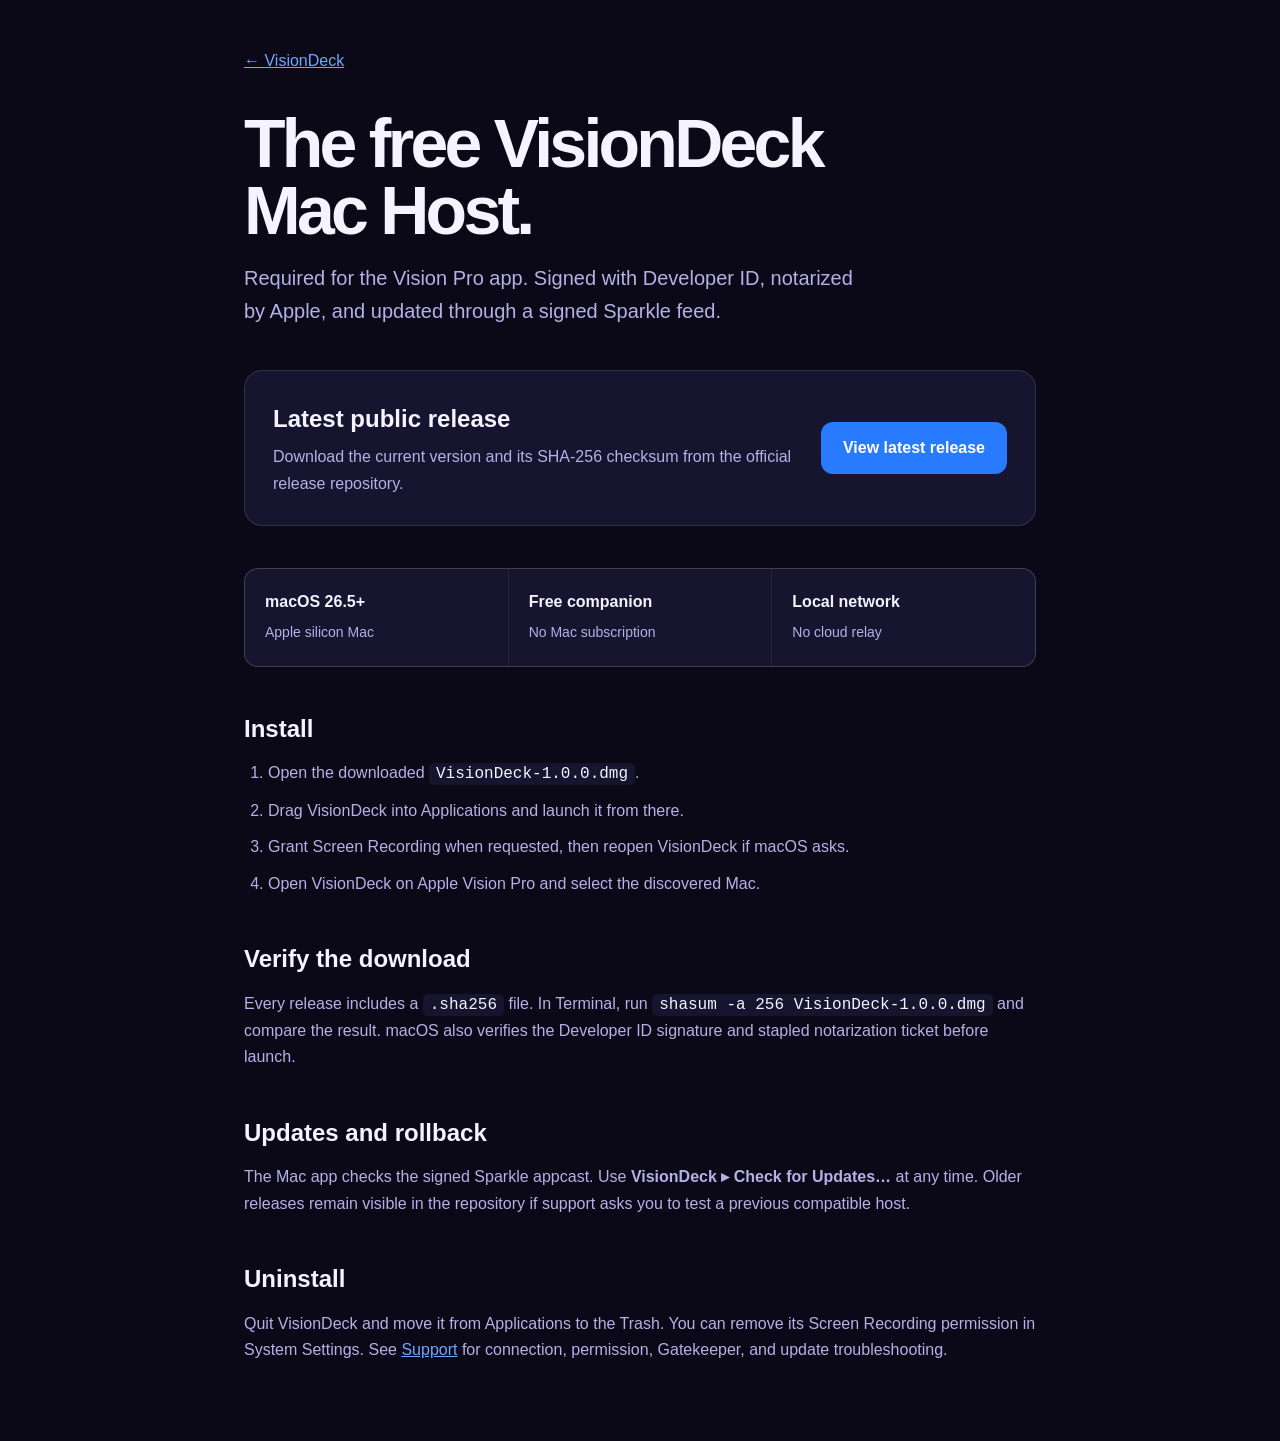
==== downloads.html @ ea0f696b "Publish VisionDeck Free and Pro launch pages" ====
<!DOCTYPE html>
<html lang="en">
<head>
<meta charset="UTF-8">
<meta name="viewport" content="width=device-width, initial-scale=1.0">
<title>VisionDeck — Download Mac Host</title>
<style>
:root { --bg: #0b0918; --fg: #f5f3ff; --muted: #b6b0e6; --accent: #6da8ff; --card: #17142f; --line: rgba(255,255,255,.12); }
* { box-sizing: border-box; margin: 0; padding: 0; }
body { font: 16px/1.65 -apple-system, BlinkMacSystemFont, "Segoe UI", sans-serif; background: var(--bg); color: var(--fg); }
.container { max-width: 840px; margin: 0 auto; padding: 48px 24px 80px; }
h1 { max-width: 700px; font-size: clamp(42px, 7vw, 68px); line-height: .98; letter-spacing: -.055em; margin: 36px 0 18px; }
.subtitle, p, li { color: var(--muted); }
.subtitle { max-width: 620px; font-size: 20px; }
h2 { font-size: 24px; margin: 42px 0 12px; }
a { color: var(--accent); }
.nav { margin-bottom: 32px; }
.download { margin: 42px 0; padding: 28px; display: grid; grid-template-columns: 1fr auto; gap: 24px; align-items: center; background: var(--card); border: 1px solid var(--line); border-radius: 18px; }
.download h2 { margin: 0 0 6px; }
.button { min-height: 52px; padding: 0 22px; display: inline-flex; align-items: center; justify-content: center; border-radius: 12px; background: #287bff; color: #fff; font-weight: 700; text-decoration: none; }
ol, ul { padding-left: 24px; }
li { margin-bottom: 10px; }
code { padding: 2px 7px; background: var(--card); border-radius: 5px; color: var(--fg); }
.facts { display: grid; grid-template-columns: repeat(3, 1fr); gap: 1px; margin: 30px 0; overflow: hidden; background: var(--line); border: 1px solid var(--line); border-radius: 14px; }
.facts div { padding: 20px; background: var(--card); }
.facts strong { display: block; margin-bottom: 4px; }
.facts span { color: var(--muted); font-size: 14px; }
@media (max-width: 680px) { .download, .facts { grid-template-columns: 1fr; } .button { width: 100%; } }
</style>
</head>
<body>
<main class="container">
    <div class="nav"><a href="index.html">← VisionDeck</a></div>
    <h1>The free VisionDeck Mac Host.</h1>
    <p class="subtitle">Required for the Vision Pro app. Signed with Developer ID, notarized by Apple, and updated through a signed Sparkle feed.</p>

    <section class="download">
        <div><h2>Latest public release</h2><p>Download the current version and its SHA-256 checksum from the official release repository.</p></div>
        <a class="button" href="https://github.com/in16guus/visiondeck-releases/releases/latest">View latest release</a>
    </section>

    <div class="facts">
        <div><strong>macOS 26.5+</strong><span>Apple silicon Mac</span></div>
        <div><strong>Free companion</strong><span>No Mac subscription</span></div>
        <div><strong>Local network</strong><span>No cloud relay</span></div>
    </div>

    <h2>Install</h2>
    <ol>
        <li>Open the downloaded <code>VisionDeck-1.0.0.dmg</code>.</li>
        <li>Drag VisionDeck into Applications and launch it from there.</li>
        <li>Grant Screen Recording when requested, then reopen VisionDeck if macOS asks.</li>
        <li>Open VisionDeck on Apple Vision Pro and select the discovered Mac.</li>
    </ol>

    <h2>Verify the download</h2>
    <p>Every release includes a <code>.sha256</code> file. In Terminal, run <code>shasum -a 256 VisionDeck-1.0.0.dmg</code> and compare the result. macOS also verifies the Developer ID signature and stapled notarization ticket before launch.</p>

    <h2>Updates and rollback</h2>
    <p>The Mac app checks the signed Sparkle appcast. Use <strong>VisionDeck ▸ Check for Updates…</strong> at any time. Older releases remain visible in the repository if support asks you to test a previous compatible host.</p>

    <h2>Uninstall</h2>
    <p>Quit VisionDeck and move it from Applications to the Trash. You can remove its Screen Recording permission in System Settings. See <a href="support.html">Support</a> for connection, permission, Gatekeeper, and update troubleshooting.</p>
</main>
</body>
</html>
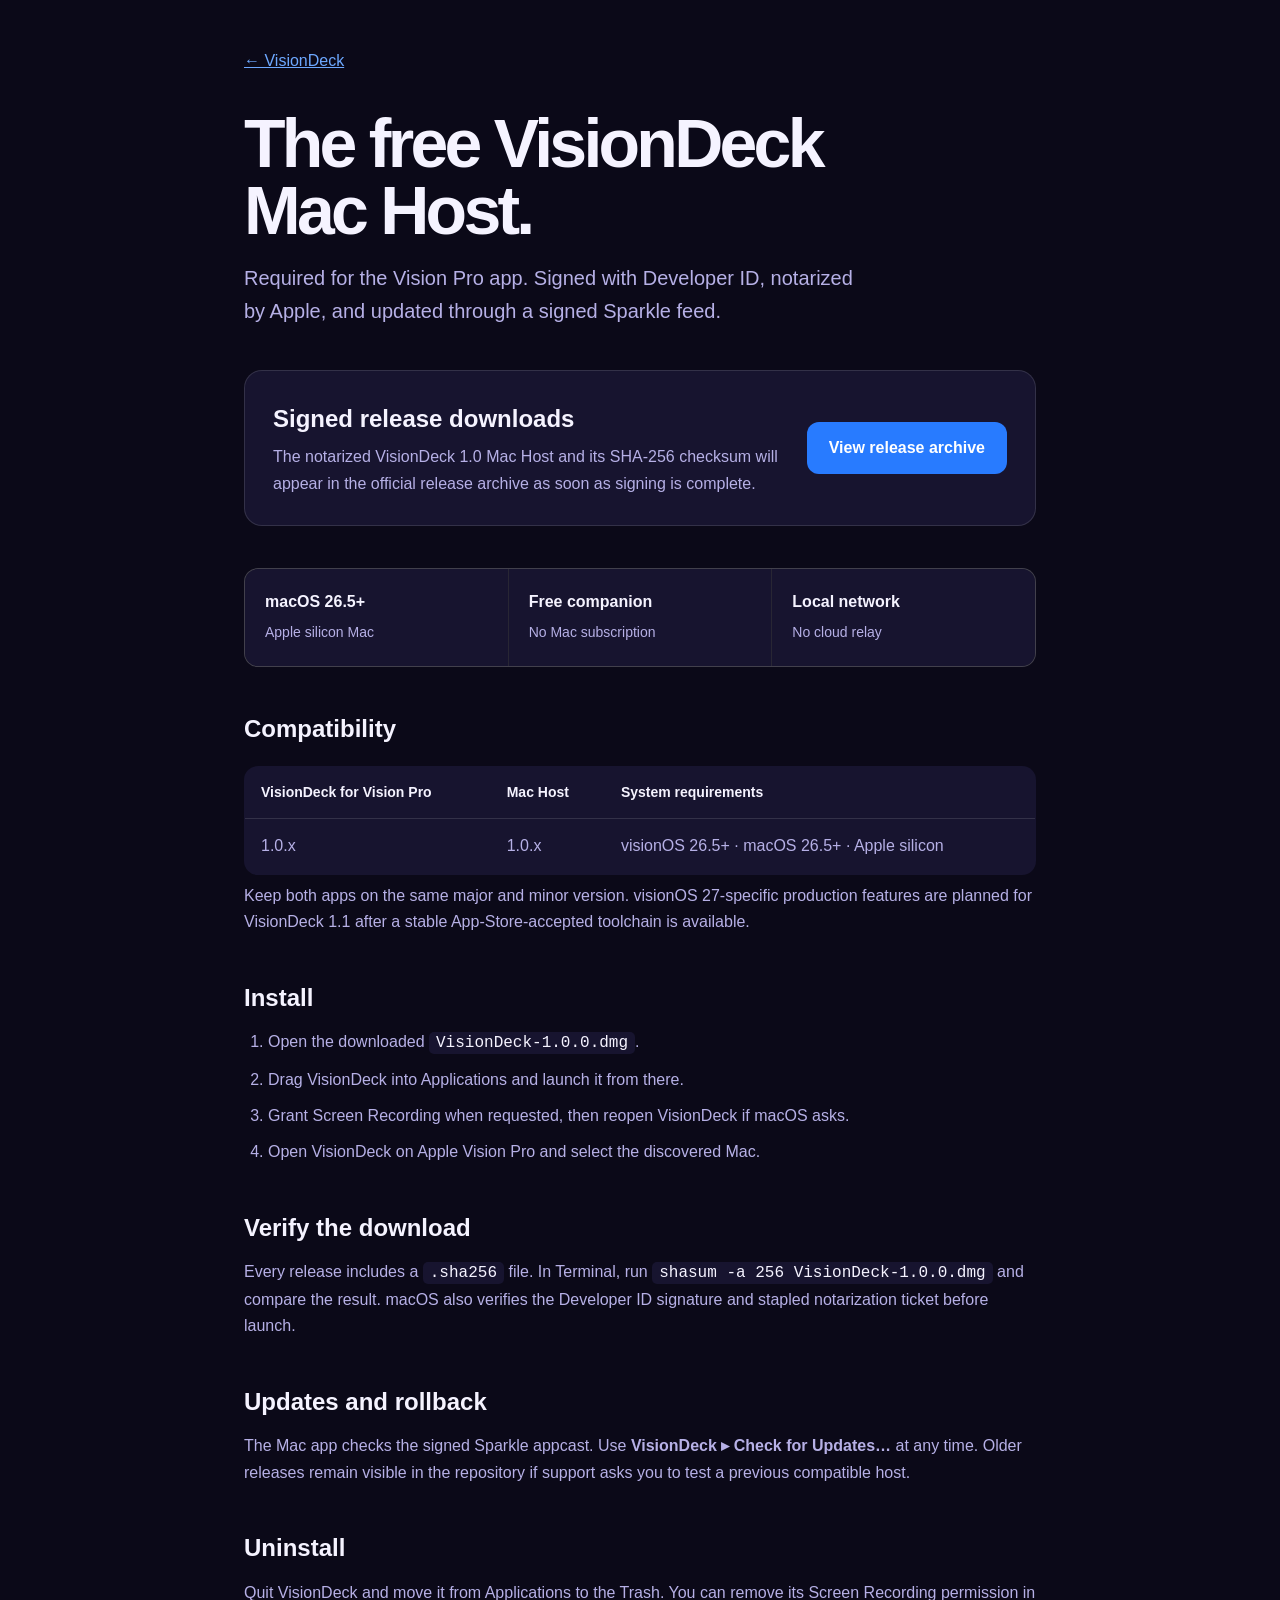
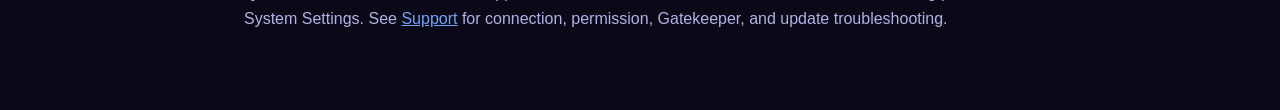
==== commit 554f3fe4: "Add launch compatibility guidance" ====
--- a/downloads.html
+++ b/downloads.html
@@ -25,6 +25,10 @@
 .facts div { padding: 20px; background: var(--card); }
 .facts strong { display: block; margin-bottom: 4px; }
 .facts span { color: var(--muted); font-size: 14px; }
+table { width: 100%; border-collapse: collapse; margin: 18px 0 8px; background: var(--card); border: 1px solid var(--line); border-radius: 14px; overflow: hidden; }
+th, td { padding: 14px 16px; border-bottom: 1px solid var(--line); text-align: left; color: var(--muted); }
+th { color: var(--fg); font-size: 14px; }
+tr:last-child td { border-bottom: 0; }
 @media (max-width: 680px) { .download, .facts { grid-template-columns: 1fr; } .button { width: 100%; } }
 </style>
 </head>
@@ -35,8 +39,8 @@
     <p class="subtitle">Required for the Vision Pro app. Signed with Developer ID, notarized by Apple, and updated through a signed Sparkle feed.</p>
 
     <section class="download">
-        <div><h2>Latest public release</h2><p>Download the current version and its SHA-256 checksum from the official release repository.</p></div>
-        <a class="button" href="https://github.com/in16guus/visiondeck-releases/releases/latest">View latest release</a>
+        <div><h2>Signed release downloads</h2><p>The notarized VisionDeck 1.0 Mac Host and its SHA-256 checksum will appear in the official release archive as soon as signing is complete.</p></div>
+        <a class="button" href="https://github.com/in16guus/visiondeck-releases/releases">View release archive</a>
     </section>
 
     <div class="facts">
@@ -44,6 +48,13 @@
         <div><strong>Free companion</strong><span>No Mac subscription</span></div>
         <div><strong>Local network</strong><span>No cloud relay</span></div>
     </div>
+
+    <h2>Compatibility</h2>
+    <table>
+        <thead><tr><th>VisionDeck for Vision Pro</th><th>Mac Host</th><th>System requirements</th></tr></thead>
+        <tbody><tr><td>1.0.x</td><td>1.0.x</td><td>visionOS 26.5+ · macOS 26.5+ · Apple silicon</td></tr></tbody>
+    </table>
+    <p>Keep both apps on the same major and minor version. visionOS 27-specific production features are planned for VisionDeck 1.1 after a stable App-Store-accepted toolchain is available.</p>
 
     <h2>Install</h2>
     <ol>
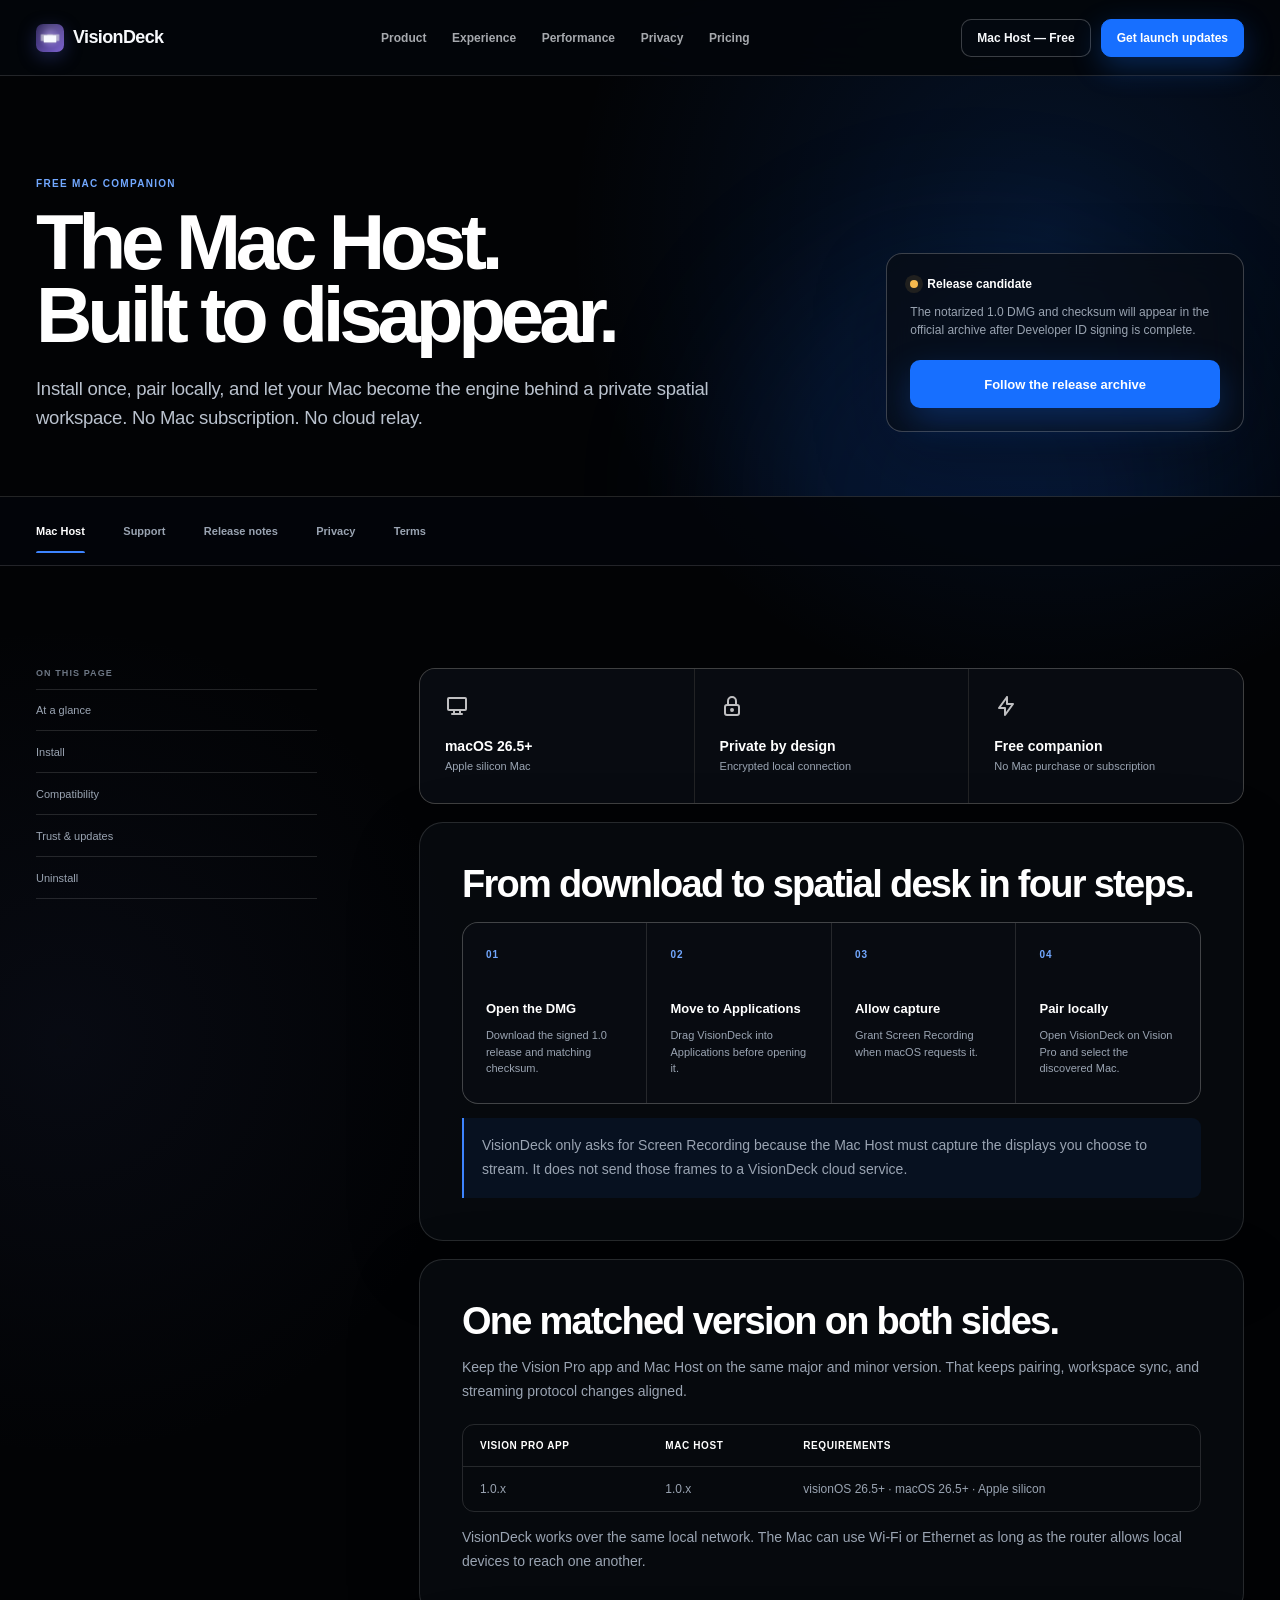
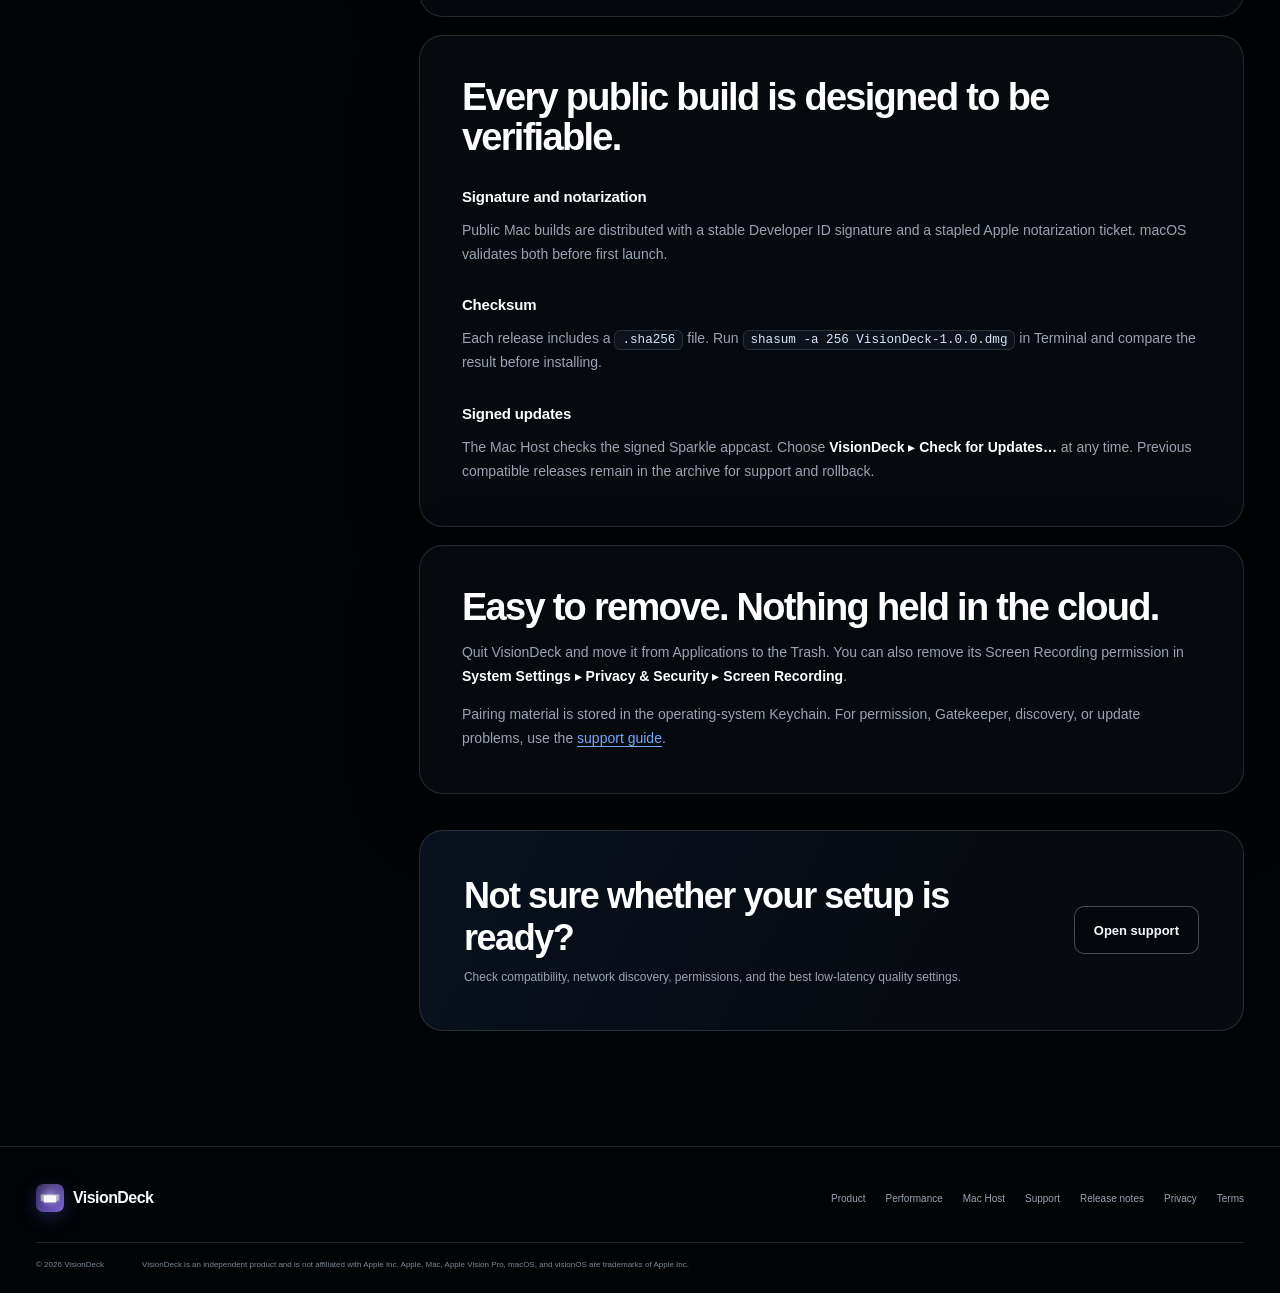
==== commit 35a5b340: "Polish product site and resource pages" ====
--- a/downloads.html
+++ b/downloads.html
@@ -1,77 +1,190 @@
-<!DOCTYPE html>
+<!doctype html>
 <html lang="en">
 <head>
-<meta charset="UTF-8">
-<meta name="viewport" content="width=device-width, initial-scale=1.0">
-<title>VisionDeck — Download Mac Host</title>
-<style>
-:root { --bg: #0b0918; --fg: #f5f3ff; --muted: #b6b0e6; --accent: #6da8ff; --card: #17142f; --line: rgba(255,255,255,.12); }
-* { box-sizing: border-box; margin: 0; padding: 0; }
-body { font: 16px/1.65 -apple-system, BlinkMacSystemFont, "Segoe UI", sans-serif; background: var(--bg); color: var(--fg); }
-.container { max-width: 840px; margin: 0 auto; padding: 48px 24px 80px; }
-h1 { max-width: 700px; font-size: clamp(42px, 7vw, 68px); line-height: .98; letter-spacing: -.055em; margin: 36px 0 18px; }
-.subtitle, p, li { color: var(--muted); }
-.subtitle { max-width: 620px; font-size: 20px; }
-h2 { font-size: 24px; margin: 42px 0 12px; }
-a { color: var(--accent); }
-.nav { margin-bottom: 32px; }
-.download { margin: 42px 0; padding: 28px; display: grid; grid-template-columns: 1fr auto; gap: 24px; align-items: center; background: var(--card); border: 1px solid var(--line); border-radius: 18px; }
-.download h2 { margin: 0 0 6px; }
-.button { min-height: 52px; padding: 0 22px; display: inline-flex; align-items: center; justify-content: center; border-radius: 12px; background: #287bff; color: #fff; font-weight: 700; text-decoration: none; }
-ol, ul { padding-left: 24px; }
-li { margin-bottom: 10px; }
-code { padding: 2px 7px; background: var(--card); border-radius: 5px; color: var(--fg); }
-.facts { display: grid; grid-template-columns: repeat(3, 1fr); gap: 1px; margin: 30px 0; overflow: hidden; background: var(--line); border: 1px solid var(--line); border-radius: 14px; }
-.facts div { padding: 20px; background: var(--card); }
-.facts strong { display: block; margin-bottom: 4px; }
-.facts span { color: var(--muted); font-size: 14px; }
-table { width: 100%; border-collapse: collapse; margin: 18px 0 8px; background: var(--card); border: 1px solid var(--line); border-radius: 14px; overflow: hidden; }
-th, td { padding: 14px 16px; border-bottom: 1px solid var(--line); text-align: left; color: var(--muted); }
-th { color: var(--fg); font-size: 14px; }
-tr:last-child td { border-bottom: 0; }
-@media (max-width: 680px) { .download, .facts { grid-template-columns: 1fr; } .button { width: 100%; } }
-</style>
+  <meta charset="utf-8">
+  <meta name="viewport" content="width=device-width, initial-scale=1">
+  <meta name="theme-color" content="#03060b">
+  <meta name="color-scheme" content="dark">
+  <title>VisionDeck Mac Host — Free Download</title>
+  <meta name="description" content="Get the free VisionDeck Mac Host for Apple silicon. Private local streaming, signed updates, and exact spatial workspace control for Apple Vision Pro.">
+  <link rel="canonical" href="https://in16guus.github.io/visiondeck-releases/downloads.html">
+  <meta property="og:title" content="VisionDeck Mac Host — Free Download">
+  <meta property="og:description" content="The free Mac companion for your VisionDeck spatial workspace.">
+  <meta property="og:url" content="https://in16guus.github.io/visiondeck-releases/downloads.html">
+  <meta property="og:image" content="https://in16guus.github.io/visiondeck-releases/assets/product/visiondeck-mac-screens-2026.webp">
+  <meta property="og:type" content="website">
+  <meta name="twitter:card" content="summary_large_image">
+  <link rel="icon" href="assets/brand/visiondeck-app-icon.png" type="image/png">
+  <link rel="apple-touch-icon" href="assets/brand/visiondeck-app-icon.png">
+  <link rel="stylesheet" href="site.css?v=20260720-5">
+  <link rel="stylesheet" href="secondary.css?v=20260720-5">
+  <script defer src="site.js?v=20260720-5"></script>
 </head>
-<body>
-<main class="container">
-    <div class="nav"><a href="index.html">← VisionDeck</a></div>
-    <h1>The free VisionDeck Mac Host.</h1>
-    <p class="subtitle">Required for the Vision Pro app. Signed with Developer ID, notarized by Apple, and updated through a signed Sparkle feed.</p>
+<body class="secondary-page">
+  <a class="skip-link" href="#main">Skip to content</a>
 
-    <section class="download">
-        <div><h2>Signed release downloads</h2><p>The notarized VisionDeck 1.0 Mac Host and its SHA-256 checksum will appear in the official release archive as soon as signing is complete.</p></div>
-        <a class="button" href="https://github.com/in16guus/visiondeck-releases/releases">View release archive</a>
+  <header class="site-header" data-header>
+    <div class="nav-shell">
+      <a class="brand" href="index.html" aria-label="VisionDeck home">
+        <img src="assets/brand/visiondeck-app-icon.png" alt="" width="30" height="30">
+        <span>VisionDeck</span>
+      </a>
+      <button class="menu-toggle" type="button" aria-expanded="false" aria-controls="site-nav" data-menu-toggle>
+        <span class="sr-only">Open navigation</span>
+        <img class="menu-open-icon" src="assets/icons/menu-2.svg" alt="" width="24" height="24">
+        <img class="menu-close-icon" src="assets/icons/x.svg" alt="" width="24" height="24">
+      </button>
+      <nav class="site-nav" id="site-nav" aria-label="Primary" data-nav>
+        <div class="nav-links">
+          <a href="index.html#product">Product</a>
+          <a href="index.html#experience">Experience</a>
+          <a href="index.html#performance">Performance</a>
+          <a href="index.html#privacy">Privacy</a>
+          <a href="index.html#pricing">Pricing</a>
+        </div>
+        <div class="nav-actions">
+          <a class="nav-host" href="downloads.html" aria-current="page">Mac Host — Free</a>
+          <a class="nav-primary" href="https://github.com/in16guus/visiondeck-releases/releases" target="_blank" rel="noreferrer">Get launch updates</a>
+        </div>
+      </nav>
+    </div>
+  </header>
+
+  <main class="secondary-main" id="main">
+    <section class="subpage-hero" aria-labelledby="page-title">
+      <div class="page-shell subpage-hero-layout">
+        <div class="subpage-hero-copy">
+          <p class="subpage-kicker">Free Mac companion</p>
+          <h1 id="page-title">The Mac Host.<br>Built to disappear.</h1>
+          <p class="subpage-lede">Install once, pair locally, and let your Mac become the engine behind a private spatial workspace. No Mac subscription. No cloud relay.</p>
+        </div>
+        <aside class="hero-status" aria-label="Download availability">
+          <div class="status-label"><span class="status-dot" aria-hidden="true"></span> Release candidate</div>
+          <p>The notarized 1.0 DMG and checksum will appear in the official archive after Developer ID signing is complete.</p>
+          <a class="button button-primary" href="https://github.com/in16guus/visiondeck-releases/releases" target="_blank" rel="noreferrer">Follow the release archive</a>
+        </aside>
+      </div>
     </section>
 
-    <div class="facts">
-        <div><strong>macOS 26.5+</strong><span>Apple silicon Mac</span></div>
-        <div><strong>Free companion</strong><span>No Mac subscription</span></div>
-        <div><strong>Local network</strong><span>No cloud relay</span></div>
+    <div class="secondary-tabs-wrap">
+      <nav class="page-shell secondary-tabs" aria-label="Resources">
+        <a href="downloads.html" aria-current="page">Mac Host</a>
+        <a href="support.html">Support</a>
+        <a href="release-notes.html">Release notes</a>
+        <a href="privacy.html">Privacy</a>
+        <a href="terms.html">Terms</a>
+      </nav>
     </div>
 
-    <h2>Compatibility</h2>
-    <table>
-        <thead><tr><th>VisionDeck for Vision Pro</th><th>Mac Host</th><th>System requirements</th></tr></thead>
-        <tbody><tr><td>1.0.x</td><td>1.0.x</td><td>visionOS 26.5+ · macOS 26.5+ · Apple silicon</td></tr></tbody>
-    </table>
-    <p>Keep both apps on the same major and minor version. visionOS 27-specific production features are planned for VisionDeck 1.1 after a stable App-Store-accepted toolchain is available.</p>
+    <section class="secondary-content">
+      <div class="page-shell secondary-layout">
+        <aside class="page-toc" aria-label="On this page">
+          <p>On this page</p>
+          <nav>
+            <a href="#at-a-glance">At a glance</a>
+            <a href="#install">Install</a>
+            <a href="#compatibility">Compatibility</a>
+            <a href="#trust">Trust &amp; updates</a>
+            <a href="#uninstall">Uninstall</a>
+          </nav>
+        </aside>
 
-    <h2>Install</h2>
-    <ol>
-        <li>Open the downloaded <code>VisionDeck-1.0.0.dmg</code>.</li>
-        <li>Drag VisionDeck into Applications and launch it from there.</li>
-        <li>Grant Screen Recording when requested, then reopen VisionDeck if macOS asks.</li>
-        <li>Open VisionDeck on Apple Vision Pro and select the discovered Mac.</li>
-    </ol>
+        <div class="article-stack">
+          <section class="fact-grid" id="at-a-glance" aria-label="Mac Host facts">
+            <div>
+              <img src="assets/icons/device-desktop.svg" alt="" width="24" height="24">
+              <strong>macOS 26.5+</strong>
+              <span>Apple silicon Mac</span>
+            </div>
+            <div>
+              <img src="assets/icons/lock.svg" alt="" width="24" height="24">
+              <strong>Private by design</strong>
+              <span>Encrypted local connection</span>
+            </div>
+            <div>
+              <img src="assets/icons/bolt.svg" alt="" width="24" height="24">
+              <strong>Free companion</strong>
+              <span>No Mac purchase or subscription</span>
+            </div>
+          </section>
 
-    <h2>Verify the download</h2>
-    <p>Every release includes a <code>.sha256</code> file. In Terminal, run <code>shasum -a 256 VisionDeck-1.0.0.dmg</code> and compare the result. macOS also verifies the Developer ID signature and stapled notarization ticket before launch.</p>
+          <section class="content-card" id="install">
+            <h2>From download to spatial desk in four steps.</h2>
+            <ol class="step-list">
+              <li><span class="step-number">01</span><strong>Open the DMG</strong><span>Download the signed 1.0 release and matching checksum.</span></li>
+              <li><span class="step-number">02</span><strong>Move to Applications</strong><span>Drag VisionDeck into Applications before opening it.</span></li>
+              <li><span class="step-number">03</span><strong>Allow capture</strong><span>Grant Screen Recording when macOS requests it.</span></li>
+              <li><span class="step-number">04</span><strong>Pair locally</strong><span>Open VisionDeck on Vision Pro and select the discovered Mac.</span></li>
+            </ol>
+            <p class="notice">VisionDeck only asks for Screen Recording because the Mac Host must capture the displays you choose to stream. It does not send those frames to a VisionDeck cloud service.</p>
+          </section>
 
-    <h2>Updates and rollback</h2>
-    <p>The Mac app checks the signed Sparkle appcast. Use <strong>VisionDeck ▸ Check for Updates…</strong> at any time. Older releases remain visible in the repository if support asks you to test a previous compatible host.</p>
+          <section class="content-card" id="compatibility">
+            <h2>One matched version on both sides.</h2>
+            <p>Keep the Vision Pro app and Mac Host on the same major and minor version. That keeps pairing, workspace sync, and streaming protocol changes aligned.</p>
+            <table class="compatibility-table">
+              <thead>
+                <tr><th>Vision Pro app</th><th>Mac Host</th><th>Requirements</th></tr>
+              </thead>
+              <tbody>
+                <tr>
+                  <td data-label="Vision Pro app">1.0.x</td>
+                  <td data-label="Mac Host">1.0.x</td>
+                  <td data-label="Requirements">visionOS 26.5+ · macOS 26.5+ · Apple silicon</td>
+                </tr>
+              </tbody>
+            </table>
+            <p>VisionDeck works over the same local network. The Mac can use Wi-Fi or Ethernet as long as the router allows local devices to reach one another.</p>
+          </section>
 
-    <h2>Uninstall</h2>
-    <p>Quit VisionDeck and move it from Applications to the Trash. You can remove its Screen Recording permission in System Settings. See <a href="support.html">Support</a> for connection, permission, Gatekeeper, and update troubleshooting.</p>
-</main>
+          <section class="content-card" id="trust">
+            <h2>Every public build is designed to be verifiable.</h2>
+            <h3>Signature and notarization</h3>
+            <p>Public Mac builds are distributed with a stable Developer ID signature and a stapled Apple notarization ticket. macOS validates both before first launch.</p>
+            <h3>Checksum</h3>
+            <p>Each release includes a <code>.sha256</code> file. Run <code>shasum -a 256 VisionDeck-1.0.0.dmg</code> in Terminal and compare the result before installing.</p>
+            <h3>Signed updates</h3>
+            <p>The Mac Host checks the signed Sparkle appcast. Choose <strong>VisionDeck ▸ Check for Updates…</strong> at any time. Previous compatible releases remain in the archive for support and rollback.</p>
+          </section>
+
+          <section class="content-card" id="uninstall">
+            <h2>Easy to remove. Nothing held in the cloud.</h2>
+            <p>Quit VisionDeck and move it from Applications to the Trash. You can also remove its Screen Recording permission in <strong>System Settings ▸ Privacy &amp; Security ▸ Screen Recording</strong>.</p>
+            <p>Pairing material is stored in the operating-system Keychain. For permission, Gatekeeper, discovery, or update problems, use the <a href="support.html">support guide</a>.</p>
+          </section>
+
+          <aside class="bottom-cta">
+            <div>
+              <h2>Not sure whether your setup is ready?</h2>
+              <p>Check compatibility, network discovery, permissions, and the best low-latency quality settings.</p>
+            </div>
+            <a class="button button-ghost" href="support.html">Open support</a>
+          </aside>
+        </div>
+      </div>
+    </section>
+  </main>
+
+  <footer class="site-footer">
+    <div class="page-shell footer-main">
+      <a class="brand brand-on-dark" href="index.html" aria-label="VisionDeck home">
+        <img src="assets/brand/visiondeck-app-icon.png" alt="" width="30" height="30">
+        <span>VisionDeck</span>
+      </a>
+      <nav aria-label="Footer">
+        <a href="index.html#product">Product</a>
+        <a href="index.html#performance">Performance</a>
+        <a href="downloads.html">Mac Host</a>
+        <a href="support.html">Support</a>
+        <a href="release-notes.html">Release notes</a>
+        <a href="privacy.html">Privacy</a>
+        <a href="terms.html">Terms</a>
+      </nav>
+    </div>
+    <div class="page-shell footer-legal">
+      <span>© 2026 VisionDeck</span>
+      <span>VisionDeck is an independent product and is not affiliated with Apple Inc. Apple, Mac, Apple Vision Pro, macOS, and visionOS are trademarks of Apple Inc.</span>
+    </div>
+  </footer>
 </body>
 </html>
--- a/site.css
+++ b/site.css
@@ -0,0 +1,316 @@
+:root {
+  --black: #020305;
+  --black-soft: #05070a;
+  --black-raised: #090c12;
+  --navy: #08111e;
+  --white: #f7f9fc;
+  --white-pure: #ffffff;
+  --muted: #9aa4b2;
+  --muted-strong: #bac2ce;
+  --line: rgba(255, 255, 255, 0.13);
+  --line-strong: rgba(255, 255, 255, 0.22);
+  --blue: #176fff;
+  --blue-bright: #3d84ff;
+  --blue-deep: #095ce8;
+  --success: #53d681;
+  --radius-sm: 10px;
+  --radius: 16px;
+  --radius-lg: 24px;
+  --shell: min(1380px, calc(100vw - 72px));
+  --display: -apple-system, BlinkMacSystemFont, "SF Pro Display", "Helvetica Neue", Arial, sans-serif;
+  --text: -apple-system, BlinkMacSystemFont, "SF Pro Text", "Helvetica Neue", Arial, sans-serif;
+  color: var(--white);
+  background: var(--black);
+  font-family: var(--text);
+  font-synthesis: none;
+  text-rendering: optimizeLegibility;
+}
+
+* { box-sizing: border-box; }
+html { scroll-behavior: smooth; scroll-padding-top: 76px; }
+body { margin: 0; overflow-x: hidden; background: var(--black); color: var(--white); -webkit-font-smoothing: antialiased; }
+body.menu-open, body.tour-open { overflow: hidden; }
+img { display: block; max-width: 100%; height: auto; }
+a { color: inherit; }
+button { color: inherit; font: inherit; }
+figure { margin: 0; }
+.sr-only { position: absolute; width: 1px; height: 1px; padding: 0; margin: -1px; overflow: hidden; clip: rect(0, 0, 0, 0); white-space: nowrap; border: 0; }
+.skip-link { position: fixed; top: -70px; left: 20px; z-index: 200; padding: 11px 17px; border-radius: 8px; background: var(--white-pure); color: var(--black); text-decoration: none; }
+.skip-link:focus { top: 18px; }
+.page-shell { width: var(--shell); margin-inline: auto; }
+.section-dark { border-top: 1px solid var(--line); background: var(--black); }
+
+.site-header { position: fixed; inset: 0 0 auto; z-index: 100; height: 76px; color: var(--white); transition: background 220ms ease, border-color 220ms ease, backdrop-filter 220ms ease; }
+.site-header.scrolled, .site-header.menu-active { border-bottom: 1px solid var(--line); background: rgba(3, 6, 11, 0.88); -webkit-backdrop-filter: blur(22px) saturate(1.15); backdrop-filter: blur(22px) saturate(1.15); }
+.nav-shell { width: var(--shell); height: 100%; margin-inline: auto; display: flex; align-items: center; gap: 32px; }
+.brand { flex: none; min-height: 44px; display: inline-flex; align-items: center; gap: 9px; color: var(--white); font-family: var(--display); font-size: 18px; font-weight: 720; letter-spacing: -0.035em; text-decoration: none; }
+.brand > img { width: 28px; height: 28px; border-radius: 7px; box-shadow: 0 5px 18px rgba(65, 74, 171, 0.4); }
+.site-nav { flex: 1; display: flex; align-items: center; justify-content: space-between; gap: 26px; }
+.nav-links, .nav-actions { display: flex; align-items: center; }
+.nav-links { gap: clamp(20px, 2vw, 34px); margin-inline: auto; }
+.nav-actions { gap: 10px; }
+.site-nav a { text-decoration: none; }
+.nav-links a { min-height: 44px; display: inline-flex; align-items: center; color: rgba(244, 247, 252, 0.68); font-size: 12px; font-weight: 610; transition: color 180ms ease; }
+.nav-links a:hover { color: var(--white-pure); }
+.nav-host, .nav-primary { min-height: 38px; padding: 0 15px; display: inline-flex; align-items: center; justify-content: center; border-radius: var(--radius-sm); font-size: 12px; font-weight: 680; transition: transform 180ms ease, border-color 180ms ease, background 180ms ease; }
+.nav-host { border: 1px solid var(--line-strong); background: rgba(7, 12, 20, 0.54); }
+.nav-primary { border: 1px solid var(--blue); background: var(--blue); color: var(--white-pure); box-shadow: 0 10px 30px rgba(23, 111, 255, 0.3); }
+.nav-host:hover, .nav-primary:hover { transform: translateY(-1px); }
+.nav-host:hover { border-color: rgba(255, 255, 255, 0.4); }
+.nav-primary:hover { background: var(--blue-bright); }
+.menu-toggle { display: none; width: 44px; height: 44px; margin-left: auto; padding: 10px; border: 0; background: transparent; cursor: pointer; }
+.menu-toggle img { width: 24px; height: 24px; filter: brightness(0) invert(1); }
+.menu-close-icon { display: none; }
+.menu-toggle[aria-expanded="true"] .menu-open-icon { display: none; }
+.menu-toggle[aria-expanded="true"] .menu-close-icon { display: block; }
+
+.hero { position: relative; min-height: clamp(720px, 100svh, 940px); overflow: hidden; background: var(--black); }
+.hero-image { position: absolute; inset: 0; width: 100%; height: 100%; object-fit: cover; object-position: 52% center; }
+.hero-layout { position: relative; z-index: 2; min-height: clamp(720px, 100svh, 940px); padding-top: 76px; padding-bottom: clamp(68px, 10vh, 112px); display: flex; align-items: flex-end; }
+.hero-copy { width: min(820px, 62vw); }
+.hero h1 { margin: 0; color: var(--white-pure); font-family: var(--display); font-size: clamp(66px, 6.5vw, 100px); font-weight: 710; line-height: 0.89; letter-spacing: -0.072em; text-shadow: 0 2px 28px rgba(0, 0, 0, 0.32); }
+.hero-copy > p:not(.hero-note) { max-width: 500px; margin: 24px 0 0; color: rgba(242, 246, 252, 0.76); font-size: clamp(17px, 1.45vw, 21px); line-height: 1.46; letter-spacing: -0.019em; }
+.hero-actions { margin-top: 28px; display: flex; flex-wrap: wrap; gap: 10px; }
+.button { min-height: 48px; padding: 0 19px; display: inline-flex; align-items: center; justify-content: center; gap: 8px; border: 1px solid transparent; border-radius: var(--radius-sm); font-size: 13px; font-weight: 690; line-height: 1; text-decoration: none; transition: transform 180ms ease, background 180ms ease, border-color 180ms ease, box-shadow 180ms ease; }
+.button:hover { transform: translateY(-2px); }
+.button-primary { background: var(--blue); color: var(--white-pure); box-shadow: 0 14px 35px rgba(23, 111, 255, 0.28); }
+.button-primary:hover { background: var(--blue-bright); box-shadow: 0 17px 42px rgba(23, 111, 255, 0.36); }
+.button-ghost { border-color: rgba(255, 255, 255, 0.27); background: rgba(3, 6, 11, 0.42); color: var(--white); -webkit-backdrop-filter: blur(14px); backdrop-filter: blur(14px); }
+.button-ghost:hover { border-color: rgba(255, 255, 255, 0.5); background: rgba(3, 6, 11, 0.67); }
+.button-ghost img { width: 18px; height: 18px; filter: brightness(0) invert(1); }
+.hero-note { margin: 14px 0 0; color: rgba(231, 237, 246, 0.55); font-size: 11px; letter-spacing: 0.005em; }
+.hero-disclosure { position: absolute; z-index: 2; right: 24px; bottom: 21px; margin: 0; color: rgba(232, 238, 248, 0.5); font-size: 9px; }
+.hero-scroll { position: absolute; z-index: 3; left: 50%; bottom: 21px; display: inline-flex; align-items: center; gap: 7px; color: rgba(232, 238, 248, 0.58); font-size: 10px; letter-spacing: 0.04em; text-decoration: none; transform: translateX(-50%); }
+.hero-scroll img { width: 15px; height: 15px; filter: brightness(0) invert(1); transform: rotate(90deg); opacity: 0.7; }
+
+.section-label { margin: 0 0 14px; color: #69a5ff; font-size: 10px; font-weight: 760; letter-spacing: 0.12em; text-transform: uppercase; }
+.film-section { padding: clamp(86px, 8vw, 130px) 0; }
+.film-layout { display: grid; grid-template-columns: minmax(260px, 0.7fr) minmax(0, 1.3fr); align-items: center; gap: clamp(52px, 7vw, 112px); }
+.film-copy { max-width: 510px; }
+.film-copy h2, .display-copy h2, .workspace-copy h2, .performance-copy h2, .clarity-copy h2, .privacy-heading h2, .pricing-heading h2 { margin: 0; color: var(--white-pure); font-family: var(--display); font-size: clamp(48px, 5.2vw, 78px); font-weight: 690; line-height: 0.94; letter-spacing: -0.061em; }
+.film-copy > p:not(.section-label), .display-copy > p:not(.section-label), .workspace-copy > p:not(.section-label), .clarity-copy > p:not(.section-label), .pricing-heading > p:not(.section-label) { margin: 22px 0 0; color: var(--muted); font-size: 16px; line-height: 1.58; letter-spacing: -0.012em; }
+.text-action { min-height: 44px; margin-top: 18px; padding: 0; display: inline-flex; align-items: center; gap: 10px; border: 0; background: transparent; color: var(--white-pure); font-size: 13px; font-weight: 680; cursor: pointer; }
+.text-action img { width: 18px; height: 18px; filter: brightness(0) invert(1); transition: transform 180ms ease; }
+.text-action:hover img { transform: translateX(4px); }
+.film-media { position: relative; width: 100%; overflow: hidden; border: 1px solid var(--line); border-radius: var(--radius-lg); background: var(--black-raised); box-shadow: 0 34px 90px rgba(0, 0, 0, 0.38); }
+.film-media > video, .film-media > img { width: 100%; height: auto; aspect-ratio: 16 / 9; object-fit: cover; }
+.film-media > video { display: block; background: #03060b; }
+.film-open { position: absolute; z-index: 2; inset: 0; padding: 0; border: 0; background: transparent; cursor: pointer; }
+.film-control { position: absolute; inset: 50% auto auto 50%; width: 76px; height: 76px; display: grid; place-items: center; border: 1px solid rgba(255, 255, 255, 0.5); border-radius: 50%; background: rgba(2, 4, 8, 0.62); -webkit-backdrop-filter: blur(18px); backdrop-filter: blur(18px); transform: translate(-50%, -50%); transition: transform 180ms ease, background 180ms ease; }
+.film-control img { width: 25px; height: 25px; filter: brightness(0) invert(1); }
+.film-media:hover .film-control { background: var(--blue); transform: translate(-50%, -50%) scale(1.06); }
+.demo-playback { position: absolute; z-index: 3; left: 12px; bottom: 10px; min-width: 64px; min-height: 44px; padding: 0 13px; display: none; align-items: center; justify-content: center; border: 1px solid rgba(255, 255, 255, 0.26); border-radius: 9px; background: rgba(2, 4, 8, 0.68); color: rgba(255, 255, 255, 0.88); font-size: 11px; font-weight: 680; cursor: pointer; -webkit-backdrop-filter: blur(16px); backdrop-filter: blur(16px); }
+.js .demo-playback { display: inline-flex; }
+.demo-playback:hover { border-color: rgba(255, 255, 255, 0.52); background: rgba(2, 4, 8, 0.86); }
+.film-caption { position: absolute; z-index: 3; right: 15px; bottom: 13px; color: rgba(255, 255, 255, 0.68); font-size: 9px; pointer-events: none; }
+
+.display-section { padding: clamp(80px, 8vw, 124px) 0; background: var(--black-soft); }
+.display-layout { display: grid; grid-template-columns: minmax(250px, 0.58fr) minmax(0, 1.42fr); align-items: center; gap: clamp(46px, 6vw, 92px); }
+.display-copy { max-width: 420px; }
+.quiet-list { padding: 0; margin: 26px 0 0; list-style: none; border-top: 1px solid var(--line); }
+.quiet-list li { padding: 11px 0; border-bottom: 1px solid var(--line); color: var(--muted-strong); font-size: 12px; }
+.cinema-frame { position: relative; overflow: hidden; border: 1px solid var(--line); border-radius: var(--radius-lg); background: #162236; box-shadow: 0 34px 90px rgba(0, 0, 0, 0.32); }
+.cinema-frame img { width: 100%; aspect-ratio: 16 / 9; object-fit: cover; }
+.cinema-frame figcaption, .app-window figcaption { position: absolute; right: 14px; bottom: 12px; max-width: calc(100% - 28px); padding: 7px 10px; border: 1px solid rgba(255, 255, 255, 0.14); border-radius: 7px; background: rgba(2, 5, 10, 0.64); color: rgba(255, 255, 255, 0.68); font-size: 9px; line-height: 1.35; -webkit-backdrop-filter: blur(12px); backdrop-filter: blur(12px); }
+
+.workspace-section { padding: clamp(80px, 8vw, 124px) 0; }
+.workspace-layout { display: grid; grid-template-columns: minmax(0, 1.2fr) minmax(300px, 0.8fr); align-items: center; gap: clamp(54px, 7vw, 110px); }
+.app-window { position: relative; overflow: hidden; border: 1px solid var(--line); border-radius: var(--radius-lg); background: #97968e; box-shadow: 0 34px 100px rgba(0, 0, 0, 0.34); }
+.app-window img { width: 100%; aspect-ratio: 16 / 9; object-fit: cover; }
+.app-window-dark { box-shadow: 0 34px 100px rgba(0, 0, 0, 0.5); }
+.workspace-copy { max-width: 520px; }
+.workspace-facts { margin: 29px 0 0; border-top: 1px solid var(--line); }
+.workspace-facts div { padding: 12px 0; display: flex; justify-content: space-between; gap: 20px; border-bottom: 1px solid var(--line); }
+.workspace-facts dt { color: var(--white-pure); font-size: 13px; font-weight: 670; }
+.workspace-facts dd { margin: 0; color: var(--muted); font-size: 13px; text-align: right; }
+
+.performance-section { padding: clamp(80px, 8vw, 124px) 0; background: var(--black-soft); }
+.performance-layout { display: grid; grid-template-columns: minmax(290px, 0.67fr) minmax(0, 1.33fr); align-items: center; gap: clamp(56px, 7vw, 112px); }
+.performance-copy { max-width: 500px; }
+.performance-list { padding: 0; margin: 30px 0 0; display: grid; gap: 2px; list-style: none; }
+.performance-list li { padding: 11px 0; display: grid; grid-template-columns: 26px 1fr; gap: 13px; border-top: 1px solid var(--line); }
+.performance-list img { width: 23px; height: 23px; filter: brightness(0) invert(1); opacity: 0.74; }
+.performance-list span { color: var(--muted); font-size: 11px; line-height: 1.45; }
+.performance-list strong { display: block; margin-bottom: 2px; color: var(--white-pure); font-size: 13px; }
+.performance-route { position: relative; min-height: 380px; padding: 54px 44px 76px; display: grid; grid-template-columns: 1fr auto 1fr auto 1fr; align-items: center; gap: 20px; border: 1px solid var(--line); border-radius: var(--radius-lg); background: #06090e; box-shadow: inset 0 1px rgba(255, 255, 255, 0.035); }
+.route-node { min-width: 0; display: flex; flex-direction: column; align-items: center; text-align: center; }
+.route-node > img { width: 52px; height: 52px; margin-bottom: 18px; filter: brightness(0) invert(1); opacity: 0.88; }
+.route-node-brand > img { width: 66px; height: 66px; border-radius: 16px; filter: none; opacity: 1; box-shadow: 0 16px 38px rgba(45, 62, 169, 0.35); }
+.route-node strong { color: var(--white-pure); font-size: 13px; }
+.route-node span { margin-top: 7px; color: var(--muted); font-size: 10px; line-height: 1.4; }
+.route-arrow { width: 22px; height: 22px; filter: brightness(0) invert(1); opacity: 0.4; }
+.route-meta { position: absolute; left: 34px; right: 34px; bottom: 26px; display: flex; justify-content: center; gap: 8px; }
+.route-meta span { padding: 7px 10px; border: 1px solid var(--line); border-radius: 7px; color: var(--muted-strong); font-size: 9px; }
+
+.clarity-section { padding: clamp(80px, 8vw, 124px) 0; }
+.clarity-layout { display: grid; grid-template-columns: minmax(290px, 0.68fr) minmax(0, 1.32fr); align-items: center; gap: clamp(54px, 7vw, 112px); }
+.clarity-copy { max-width: 510px; }
+.clarity-signals { margin-top: 26px; display: flex; flex-wrap: wrap; gap: 8px; }
+.clarity-signals span { padding: 7px 10px; border: 1px solid var(--line); border-radius: 7px; color: var(--muted-strong); font-size: 10px; }
+
+.privacy-section { padding: 58px 0; border-top: 1px solid var(--line); border-bottom: 1px solid var(--line); background: #030508; }
+.privacy-layout { display: grid; grid-template-columns: minmax(250px, 0.8fr) repeat(3, minmax(0, 1fr)); align-items: center; }
+.privacy-heading { padding-right: 42px; }
+.privacy-heading h2 { font-size: clamp(38px, 4.2vw, 62px); }
+.privacy-proof { min-height: 118px; padding: 10px 25px; display: grid; grid-template-columns: 34px 1fr; align-items: center; gap: 15px; border-left: 1px solid var(--line); }
+.privacy-proof > img { width: 30px; height: 30px; filter: brightness(0) invert(1); opacity: 0.8; }
+.privacy-proof strong { display: block; color: var(--white-pure); font-size: 13px; }
+.privacy-proof span { display: block; margin-top: 6px; color: var(--muted); font-size: 10px; line-height: 1.45; }
+
+.pricing-section { padding: clamp(84px, 8vw, 128px) 0 38px; background: var(--black); }
+.pricing-layout { display: grid; grid-template-columns: minmax(260px, 0.55fr) minmax(0, 1.45fr); align-items: start; gap: clamp(52px, 6vw, 92px); }
+.pricing-heading { max-width: 430px; }
+.pricing-heading h2 { font-size: clamp(46px, 4.8vw, 72px); }
+.pricing-plans { display: grid; grid-template-columns: 0.9fr 1.12fr 0.9fr; gap: 14px; }
+.price-plan { min-height: 390px; padding: 24px; display: flex; flex-direction: column; border: 1px solid var(--line); border-radius: var(--radius); background: #080b10; }
+.price-plan-pro { border-color: var(--blue); box-shadow: 0 22px 68px rgba(23, 111, 255, 0.12); }
+.price-plan h3 { margin: 0; color: var(--white-pure); font-size: 17px; letter-spacing: -0.025em; }
+.price-plan > div > p, .plan-title-row p { margin: 7px 0 0; color: var(--muted); font-size: 10px; line-height: 1.45; }
+.price { margin-top: 34px; color: var(--white-pure); font-size: 30px; letter-spacing: -0.045em; }
+.plan-title-row { display: flex; justify-content: space-between; gap: 14px; }
+.plan-title-row > span { flex: none; height: fit-content; padding: 6px 8px; border: 1px solid rgba(61, 132, 255, 0.55); border-radius: 7px; color: #8db6ff; font-size: 9px; font-weight: 680; }
+.price-stack { margin-top: 29px; display: grid; gap: 3px; }
+.price-stack strong { color: var(--white-pure); font-size: 22px; letter-spacing: -0.035em; }
+.price-stack small { color: var(--muted); font-size: 10px; font-weight: 500; }
+.price-plan ul { padding: 0; margin: 26px 0; display: grid; gap: 10px; list-style: none; }
+.price-plan li { display: grid; grid-template-columns: 16px 1fr; gap: 8px; color: var(--muted-strong); font-size: 10px; line-height: 1.4; }
+.price-plan li img { width: 16px; height: 16px; filter: invert(52%) sepia(94%) saturate(3614%) hue-rotate(206deg) brightness(101%) contrast(101%); }
+.plan-action { min-height: 44px; margin-top: auto; padding: 0 12px; display: flex; align-items: center; justify-content: center; border: 1px solid var(--line-strong); border-radius: 8px; color: var(--white-pure); font-size: 11px; font-weight: 670; text-align: center; text-decoration: none; }
+.plan-action:hover { border-color: rgba(255, 255, 255, 0.45); }
+.plan-action-primary { border-color: var(--blue); background: var(--blue); }
+.plan-action-muted { color: var(--muted); }
+.pricing-legal { margin-top: 24px; color: #778391; font-size: 9px; line-height: 1.5; text-align: right; }
+
+.closing-section { position: relative; min-height: 420px; display: grid; place-items: center; overflow: hidden; border-top: 1px solid var(--line); background: var(--navy); }
+.closing-media, .closing-media img { position: absolute; inset: 0; width: 100%; height: 100%; }
+.closing-media img { object-fit: cover; object-position: center 67%; }
+.closing-layout { position: relative; z-index: 2; padding: 86px 0; text-align: center; }
+.closing-layout h2 { margin: 0; color: var(--white-pure); font-family: var(--display); font-size: clamp(48px, 6vw, 86px); font-weight: 700; line-height: 0.95; letter-spacing: -0.064em; text-shadow: 0 4px 34px rgba(0, 0, 0, 0.72); }
+.closing-layout > p { max-width: 560px; margin: 18px auto 0; color: rgba(244, 247, 252, 0.76); font-size: 15px; line-height: 1.5; text-shadow: 0 2px 18px rgba(0, 0, 0, 0.86); }
+.closing-actions { margin-top: 27px; display: flex; justify-content: center; flex-wrap: wrap; gap: 10px; }
+
+.site-footer { padding: 29px 0 22px; border-top: 1px solid var(--line); background: var(--black); }
+.footer-main { display: flex; align-items: center; justify-content: space-between; gap: 32px; }
+.brand-on-dark { font-size: 16px; }
+.footer-main nav { display: flex; flex-wrap: wrap; justify-content: flex-end; gap: 20px; }
+.footer-main nav a { min-height: 44px; display: inline-flex; align-items: center; color: var(--muted); font-size: 10px; text-decoration: none; }
+.footer-main nav a:hover { color: var(--white-pure); }
+.footer-legal { margin-top: 22px; padding-top: 16px; display: grid; grid-template-columns: auto 1fr; gap: 38px; border-top: 1px solid var(--line); color: #7d8794; font-size: 8px; line-height: 1.5; }
+
+.product-tour { width: min(1120px, calc(100vw - 40px)); max-height: calc(100svh - 40px); padding: 0; overflow: hidden; border: 1px solid var(--line-strong); border-radius: 20px; background: #070a0f; color: var(--white); box-shadow: 0 42px 140px rgba(0, 0, 0, 0.72); }
+.product-tour::backdrop { background: rgba(0, 0, 0, 0.78); -webkit-backdrop-filter: blur(14px); backdrop-filter: blur(14px); }
+.tour-shell { max-height: calc(100svh - 40px); overflow: auto; }
+.tour-shell > header { padding: 22px 24px; display: flex; align-items: center; justify-content: space-between; gap: 20px; border-bottom: 1px solid var(--line); }
+.tour-shell > header span { color: #7aaaff; font-size: 9px; font-weight: 740; letter-spacing: 0.1em; text-transform: uppercase; }
+.tour-shell > header h2 { margin: 6px 0 0; font-size: 25px; letter-spacing: -0.04em; }
+.tour-close { flex: none; width: 44px; height: 44px; display: grid; place-items: center; border: 1px solid var(--line); border-radius: 50%; background: transparent; cursor: pointer; }
+.tour-close img { width: 21px; height: 21px; filter: brightness(0) invert(1); }
+.tour-stage { padding: 20px 24px; }
+.tour-slide { position: relative; overflow: hidden; border: 1px solid var(--line); border-radius: var(--radius); background: #95958f; }
+.tour-slide img { width: 100%; height: min(52vw, calc(100svh - 300px)); min-height: 260px; max-height: 520px; object-fit: cover; }
+.tour-slide-mac img { object-fit: contain; background: #292827; }
+.tour-slide > div { padding: 15px 17px; display: flex; justify-content: space-between; gap: 24px; background: #0b0e14; }
+.tour-slide strong { color: var(--white-pure); font-size: 13px; }
+.tour-slide span { color: var(--muted); font-size: 11px; text-align: right; }
+.tour-shell > footer { padding: 0 24px 22px; display: flex; align-items: center; justify-content: space-between; gap: 20px; }
+.tour-progress { color: var(--muted); font-size: 11px; }
+.tour-controls { display: flex; gap: 8px; }
+.tour-controls button { min-height: 44px; padding: 0 14px; display: inline-flex; align-items: center; gap: 7px; border: 1px solid var(--line); border-radius: 8px; background: transparent; font-size: 11px; font-weight: 660; cursor: pointer; }
+.tour-controls button:hover { border-color: var(--line-strong); }
+.tour-controls img { width: 16px; height: 16px; filter: brightness(0) invert(1); }
+
+.js .reveal { opacity: 0; transform: translateY(18px); transition: opacity 680ms ease, transform 680ms cubic-bezier(0.2, 0.74, 0.2, 1); }
+.js .reveal.is-visible { opacity: 1; transform: none; }
+:focus-visible { outline: 3px solid rgba(61, 132, 255, 0.72); outline-offset: 3px; }
+
+@media (max-width: 1180px) {
+  :root { --shell: min(100% - 44px, 1060px); }
+  .js .menu-toggle { position: relative; z-index: 4; display: block; }
+  .js .brand { position: relative; z-index: 4; }
+  .js .site-nav { position: fixed; z-index: 3; inset: 0; min-height: 100svh; padding: 102px 24px 40px; display: flex; flex-direction: column; align-items: stretch; justify-content: flex-start; gap: 28px; overflow-y: auto; background: #03060b; transform: translateY(-105%); transition: transform 300ms cubic-bezier(0.2, 0.76, 0.2, 1); }
+  .js .site-nav.open { transform: translateY(0); }
+  .js .site-nav .nav-links, .js .site-nav .nav-actions { margin: 0; display: flex; flex-direction: column; align-items: stretch; gap: 0; }
+  .js .site-nav .nav-links a { padding: 15px 4px; border-bottom: 1px solid var(--line); color: var(--white); font-size: 21px; }
+  .js .site-nav .nav-actions { gap: 10px; }
+  .nav-host, .nav-primary { min-height: 48px; font-size: 14px; }
+  html:not(.js) .site-header { position: static; height: auto; border-bottom: 1px solid var(--line); background: #03060b; }
+  html:not(.js) .nav-shell { height: auto; min-height: 76px; padding-block: 12px; flex-wrap: wrap; }
+  html:not(.js) .site-nav { width: 100%; padding-bottom: 12px; flex-wrap: wrap; }
+  html:not(.js) .nav-links { margin: 0; flex-wrap: wrap; }
+  html:not(.js) .nav-actions { margin-left: auto; }
+  .film-layout, .workspace-layout, .performance-layout, .clarity-layout { gap: 46px; }
+  .privacy-layout { grid-template-columns: 1fr 1fr 1fr; }
+  .privacy-heading { grid-column: 1 / -1; padding: 0 0 34px; }
+  .privacy-proof:first-of-type { border-left: 0; }
+  .pricing-layout { grid-template-columns: 1fr; }
+  .pricing-heading { max-width: 720px; }
+}
+
+@media (max-width: 820px) {
+  :root { --shell: calc(100% - 30px); }
+  html { scroll-padding-top: 68px; }
+  .site-header { height: 68px; }
+  .hero { min-height: 780px; }
+  .hero-image { object-position: 61% center; }
+  .hero-layout { min-height: 780px; padding-top: 68px; padding-bottom: 68px; }
+  .hero-copy { width: 100%; }
+  .hero h1 { max-width: 590px; font-size: clamp(58px, 15vw, 84px); }
+  .hero-copy > p:not(.hero-note) { max-width: 480px; font-size: 17px; }
+  .hero-disclosure { right: 12px; bottom: 10px; font-size: 8px; }
+  .hero-scroll { display: none; }
+  .film-layout, .display-layout, .workspace-layout, .performance-layout, .clarity-layout { grid-template-columns: 1fr; }
+  .film-copy, .display-copy, .workspace-copy, .performance-copy, .clarity-copy { max-width: 650px; }
+  .film-copy h2, .display-copy h2, .workspace-copy h2, .performance-copy h2, .clarity-copy h2, .privacy-heading h2, .pricing-heading h2 { font-size: clamp(44px, 10vw, 64px); }
+  .film-media { margin-top: 8px; }
+  .workspace-copy { order: 1; }
+  .workspace-layout .app-window { order: 2; }
+  .performance-route { min-height: 330px; }
+  .privacy-layout { grid-template-columns: 1fr; }
+  .privacy-heading { grid-column: auto; }
+  .privacy-proof, .privacy-proof:first-of-type { min-height: 92px; padding: 20px 0; border-left: 0; border-top: 1px solid var(--line); }
+  .pricing-plans { grid-template-columns: 1fr; }
+  .price-plan { min-height: 0; }
+  .pricing-legal { text-align: left; }
+  .closing-section { min-height: 460px; }
+  .closing-media img { object-position: 62% center; }
+  .footer-main { align-items: flex-start; flex-direction: column; }
+  .footer-main nav { justify-content: flex-start; }
+  .footer-legal { grid-template-columns: 1fr; gap: 9px; }
+}
+
+@media (max-width: 560px) {
+  .hero { min-height: 760px; }
+  .hero-image { object-position: 67% center; }
+  .hero-layout { min-height: 760px; padding-bottom: 54px; }
+  .hero h1 { font-size: clamp(52px, 16vw, 72px); }
+  .hero-actions { display: grid; }
+  .button { width: 100%; }
+  .film-section, .display-section, .workspace-section, .performance-section, .clarity-section, .pricing-section { padding-top: 78px; padding-bottom: 78px; }
+  .film-control { width: 62px; height: 62px; }
+  .film-caption, .cinema-frame figcaption, .app-window figcaption { display: none; }
+  .demo-playback { left: 9px; bottom: 8px; }
+  .workspace-facts div { display: grid; gap: 5px; }
+  .workspace-facts dd { text-align: left; }
+  .performance-route { min-height: 0; padding: 32px 22px 62px; grid-template-columns: 1fr; gap: 18px; }
+  .route-arrow { transform: rotate(90deg); }
+  .route-meta { left: 16px; right: 16px; bottom: 16px; gap: 4px; }
+  .route-meta span { padding: 5px 6px; font-size: 7px; }
+  .clarity-signals { display: grid; }
+  .clarity-signals span { text-align: center; }
+  .closing-actions { display: grid; }
+  .product-tour { width: calc(100vw - 18px); max-height: calc(100svh - 18px); border-radius: 14px; }
+  .tour-shell { max-height: calc(100svh - 18px); }
+  .tour-shell > header, .tour-stage { padding: 16px; }
+  .tour-slide > div { display: grid; gap: 6px; }
+  .tour-slide span { text-align: left; }
+  .tour-shell > footer { padding: 0 16px 16px; }
+}
+
+@media (prefers-reduced-motion: reduce) {
+  html { scroll-behavior: auto; }
+  *, *::before, *::after { animation-duration: 0.01ms !important; transition-duration: 0.01ms !important; }
+  .js .reveal { opacity: 1; transform: none; }
+  .film-media > video { display: none; }
+  .film-media { background: #03060b url("assets/product/visiondeck-workspace-overview-2026.webp") center / cover no-repeat; aspect-ratio: 16 / 9; }
+  .demo-playback { display: none !important; }
+}
--- a/secondary.css
+++ b/secondary.css
@@ -0,0 +1,781 @@
+.secondary-page {
+  background:
+    radial-gradient(circle at 82% 8%, rgba(23, 111, 255, 0.15), transparent 30rem),
+    radial-gradient(circle at 5% 36%, rgba(56, 71, 132, 0.1), transparent 26rem),
+    var(--black);
+}
+
+.secondary-page .site-header {
+  border-bottom: 1px solid var(--line);
+  background: rgba(3, 6, 11, 0.9);
+  -webkit-backdrop-filter: blur(22px) saturate(1.15);
+  backdrop-filter: blur(22px) saturate(1.15);
+}
+
+.secondary-page .nav-links a[aria-current="page"],
+.secondary-page .secondary-tabs a[aria-current="page"] {
+  color: var(--white-pure);
+}
+
+.secondary-page .nav-links a {
+  position: relative;
+}
+
+.secondary-page .nav-links a[aria-current="page"]::after {
+  width: 100%;
+}
+
+.secondary-main {
+  min-height: 70svh;
+  padding-top: 76px;
+}
+
+.subpage-hero {
+  position: relative;
+  overflow: hidden;
+  border-bottom: 1px solid var(--line);
+}
+
+.subpage-hero::after {
+  position: absolute;
+  inset: auto 5% -15rem auto;
+  width: 30rem;
+  height: 30rem;
+  border-radius: 50%;
+  background: rgba(23, 111, 255, 0.13);
+  filter: blur(80px);
+  content: "";
+  pointer-events: none;
+}
+
+.subpage-hero-layout {
+  position: relative;
+  z-index: 1;
+  min-height: 420px;
+  padding: 92px 0 64px;
+  display: grid;
+  grid-template-columns: minmax(0, 1.15fr) minmax(260px, 0.55fr);
+  align-items: end;
+  gap: clamp(48px, 8vw, 118px);
+}
+
+.subpage-hero-copy {
+  max-width: 780px;
+}
+
+.subpage-kicker {
+  margin: 0 0 17px;
+  color: #72a8ff;
+  font-size: 10px;
+  font-weight: 760;
+  letter-spacing: 0.13em;
+  text-transform: uppercase;
+}
+
+.subpage-hero h1 {
+  margin: 0;
+  color: var(--white-pure);
+  font-family: var(--display);
+  font-size: clamp(58px, 6.1vw, 88px);
+  font-weight: 700;
+  line-height: 0.93;
+  letter-spacing: -0.066em;
+}
+
+.subpage-lede {
+  max-width: 680px;
+  margin: 24px 0 0;
+  color: var(--muted-strong);
+  font-size: clamp(17px, 1.45vw, 20px);
+  line-height: 1.53;
+  letter-spacing: -0.015em;
+}
+
+.hero-status {
+  padding: 23px;
+  border: 1px solid var(--line-strong);
+  border-radius: var(--radius);
+  background: rgba(8, 12, 19, 0.72);
+  box-shadow: 0 26px 72px rgba(0, 0, 0, 0.3);
+  -webkit-backdrop-filter: blur(18px);
+  backdrop-filter: blur(18px);
+}
+
+.status-label {
+  display: flex;
+  align-items: center;
+  gap: 9px;
+  color: var(--white-pure);
+  font-size: 12px;
+  font-weight: 700;
+}
+
+.status-dot {
+  width: 8px;
+  height: 8px;
+  border-radius: 50%;
+  background: #f6b94e;
+  box-shadow: 0 0 0 5px rgba(246, 185, 78, 0.11);
+}
+
+.status-label img {
+  width: 20px;
+  height: 20px;
+  filter: brightness(0) invert(1);
+  opacity: 0.78;
+}
+
+.hero-status p {
+  margin: 12px 0 0;
+  color: var(--muted);
+  font-size: 12px;
+  line-height: 1.55;
+}
+
+.hero-status .button {
+  width: 100%;
+  margin-top: 20px;
+}
+
+.secondary-tabs-wrap {
+  border-bottom: 1px solid var(--line);
+  background: rgba(3, 6, 11, 0.66);
+}
+
+.secondary-tabs {
+  min-height: 68px;
+  display: flex;
+  align-items: center;
+  gap: clamp(20px, 3vw, 42px);
+}
+
+.secondary-tabs a {
+  position: relative;
+  min-height: 44px;
+  display: inline-flex;
+  align-items: center;
+  color: var(--muted);
+  font-size: 11px;
+  font-weight: 650;
+  text-decoration: none;
+  white-space: nowrap;
+}
+
+.secondary-tabs a::after,
+.secondary-page .nav-links a[aria-current="page"]::after {
+  position: absolute;
+  right: 0;
+  bottom: 0;
+  left: 0;
+  height: 2px;
+  border-radius: 2px 2px 0 0;
+  background: var(--blue-bright);
+  content: "";
+  transform: scaleX(0);
+  transform-origin: center;
+  transition: transform 180ms ease;
+}
+
+.secondary-tabs a:hover,
+.secondary-tabs a[aria-current="page"] {
+  color: var(--white-pure);
+}
+
+.secondary-tabs a:hover::after,
+.secondary-tabs a[aria-current="page"]::after,
+.secondary-page .nav-links a[aria-current="page"]::after {
+  transform: scaleX(1);
+}
+
+.secondary-content {
+  padding: clamp(74px, 8vw, 112px) 0 clamp(92px, 9vw, 134px);
+}
+
+.secondary-layout {
+  display: grid;
+  grid-template-columns: minmax(190px, 0.34fr) minmax(0, 1fr);
+  align-items: start;
+  gap: clamp(52px, 8vw, 116px);
+}
+
+.page-toc {
+  position: sticky;
+  top: 104px;
+}
+
+.page-toc > p {
+  margin: 0 0 11px;
+  color: #6d7785;
+  font-size: 9px;
+  font-weight: 750;
+  letter-spacing: 0.12em;
+  text-transform: uppercase;
+}
+
+.page-toc nav {
+  display: grid;
+}
+
+.page-toc a {
+  min-height: 42px;
+  display: flex;
+  align-items: center;
+  border-bottom: 1px solid var(--line);
+  color: var(--muted);
+  font-size: 11px;
+  text-decoration: none;
+  transition: color 180ms ease, padding-left 180ms ease;
+}
+
+.page-toc a:first-child {
+  border-top: 1px solid var(--line);
+}
+
+.page-toc a:hover {
+  padding-left: 5px;
+  color: var(--white-pure);
+}
+
+.article-stack {
+  min-width: 0;
+  display: grid;
+  gap: 18px;
+}
+
+.content-card,
+.release-card,
+.legal-summary,
+.support-card {
+  min-width: 0;
+  padding: clamp(25px, 3.4vw, 42px);
+  border: 1px solid var(--line);
+  border-radius: var(--radius-lg);
+  background: rgba(8, 11, 17, 0.82);
+  box-shadow: 0 24px 76px rgba(0, 0, 0, 0.2);
+}
+
+.content-card p,
+.content-card li,
+.support-card p,
+.support-card li,
+.release-card p,
+.release-card li,
+.legal-summary p,
+.legal-summary li {
+  overflow-wrap: anywhere;
+}
+
+.content-card[id],
+.support-card[id],
+.release-card[id] {
+  scroll-margin-top: 104px;
+}
+
+.content-card h2,
+.support-card h2,
+.release-card h2,
+.legal-summary h2 {
+  margin: 0;
+  color: var(--white-pure);
+  font-family: var(--display);
+  font-size: clamp(27px, 3vw, 38px);
+  font-weight: 670;
+  line-height: 1.05;
+  letter-spacing: -0.045em;
+}
+
+.content-card h3,
+.support-card h3,
+.release-card h3 {
+  margin: 30px 0 9px;
+  color: var(--white-pure);
+  font-size: 15px;
+  letter-spacing: -0.012em;
+}
+
+.content-card p,
+.content-card li,
+.support-card p,
+.support-card li,
+.release-card p,
+.release-card li,
+.legal-summary p,
+.legal-summary li {
+  color: var(--muted);
+  font-size: 14px;
+  line-height: 1.7;
+}
+
+.content-card p,
+.support-card p,
+.release-card p,
+.legal-summary p {
+  margin: 14px 0 0;
+}
+
+.content-card ul,
+.content-card ol,
+.support-card ul,
+.support-card ol,
+.release-card ul,
+.legal-summary ul {
+  margin: 17px 0 0;
+  padding-left: 20px;
+}
+
+.content-card li + li,
+.support-card li + li,
+.release-card li + li,
+.legal-summary li + li {
+  margin-top: 9px;
+}
+
+.content-card a,
+.support-card a,
+.release-card a,
+.legal-summary a,
+.inline-link {
+  color: #75a9ff;
+  text-underline-offset: 3px;
+}
+
+.content-card strong,
+.support-card strong,
+.release-card strong,
+.legal-summary strong {
+  color: var(--white-pure);
+}
+
+.content-card code,
+.support-card code,
+.release-card code {
+  padding: 2px 7px;
+  border: 1px solid var(--line);
+  border-radius: 6px;
+  background: #0d121b;
+  color: #d8e4f7;
+  font: 0.9em "SFMono-Regular", Consolas, monospace;
+}
+
+.fact-grid {
+  display: grid;
+  grid-template-columns: repeat(3, 1fr);
+  gap: 1px;
+  overflow: hidden;
+  border: 1px solid var(--line);
+  border-radius: var(--radius);
+  background: var(--line);
+}
+
+.fact-grid > div {
+  min-height: 134px;
+  padding: 25px;
+  background: #080b11;
+}
+
+.fact-grid img,
+.step-list img,
+.quick-link img {
+  width: 24px;
+  height: 24px;
+  filter: brightness(0) invert(1);
+  opacity: 0.74;
+}
+
+.fact-grid strong {
+  display: block;
+  margin-top: 20px;
+  color: var(--white-pure);
+  font-size: 14px;
+}
+
+.fact-grid span {
+  display: block;
+  margin-top: 5px;
+  color: var(--muted);
+  font-size: 11px;
+  line-height: 1.45;
+}
+
+.step-list {
+  padding: 0 !important;
+  display: grid;
+  grid-template-columns: repeat(4, 1fr);
+  gap: 1px;
+  overflow: hidden;
+  border: 1px solid var(--line);
+  border-radius: var(--radius);
+  background: var(--line);
+  list-style: none;
+}
+
+.step-list li {
+  min-height: 180px;
+  margin: 0 !important;
+  padding: 23px;
+  background: #080b11;
+}
+
+.step-number {
+  display: block;
+  margin-bottom: 35px;
+  color: #72a8ff;
+  font-size: 10px;
+  font-weight: 750;
+  letter-spacing: 0.1em;
+}
+
+.step-list strong {
+  display: block;
+  color: var(--white-pure);
+  font-size: 13px;
+}
+
+.step-list span:not(.step-number) {
+  display: block;
+  margin-top: 7px;
+  color: var(--muted);
+  font-size: 11px;
+  line-height: 1.5;
+}
+
+.compatibility-table {
+  width: 100%;
+  margin-top: 21px;
+  border-collapse: separate;
+  border-spacing: 0;
+  overflow: hidden;
+  border: 1px solid var(--line);
+  border-radius: 12px;
+}
+
+.compatibility-table th,
+.compatibility-table td {
+  padding: 15px 17px;
+  border-bottom: 1px solid var(--line);
+  color: var(--muted);
+  font-size: 12px;
+  text-align: left;
+  vertical-align: top;
+}
+
+.compatibility-table th {
+  color: var(--white-pure);
+  font-size: 10px;
+  font-weight: 700;
+  letter-spacing: 0.06em;
+  text-transform: uppercase;
+}
+
+.compatibility-table tr:last-child td {
+  border-bottom: 0;
+}
+
+.notice {
+  margin-top: 22px;
+  padding: 16px 18px;
+  border-left: 2px solid var(--blue-bright);
+  border-radius: 0 9px 9px 0;
+  background: rgba(23, 111, 255, 0.08);
+  color: var(--muted-strong);
+  font-size: 12px;
+  line-height: 1.6;
+}
+
+.quick-links {
+  display: grid;
+  grid-template-columns: repeat(4, 1fr);
+  gap: 10px;
+}
+
+.quick-link {
+  min-height: 132px;
+  padding: 20px;
+  display: flex;
+  flex-direction: column;
+  justify-content: space-between;
+  border: 1px solid var(--line);
+  border-radius: var(--radius);
+  background: rgba(8, 11, 17, 0.82);
+  color: var(--white-pure);
+  font-size: 12px;
+  font-weight: 670;
+  text-decoration: none;
+  transition: transform 180ms ease, border-color 180ms ease, background 180ms ease;
+}
+
+.quick-link:hover {
+  border-color: var(--line-strong);
+  background: #0c111a;
+  transform: translateY(-2px);
+}
+
+.support-question + .support-question {
+  margin-top: 29px;
+  padding-top: 28px;
+  border-top: 1px solid var(--line);
+}
+
+.support-question h3 {
+  margin-top: 0;
+  font-size: 17px;
+}
+
+.release-meta {
+  margin-bottom: 27px;
+  padding-bottom: 18px;
+  display: flex;
+  flex-wrap: wrap;
+  align-items: center;
+  gap: 9px;
+  border-bottom: 1px solid var(--line);
+}
+
+.release-badge,
+.release-date {
+  padding: 7px 9px;
+  border: 1px solid var(--line);
+  border-radius: 7px;
+  color: var(--muted);
+  font-size: 9px;
+  font-weight: 680;
+  letter-spacing: 0.05em;
+  text-transform: uppercase;
+}
+
+.release-badge {
+  border-color: rgba(246, 185, 78, 0.32);
+  color: #efc36e;
+  background: rgba(246, 185, 78, 0.07);
+}
+
+.legal-summary {
+  border-color: rgba(23, 111, 255, 0.32);
+  background: linear-gradient(145deg, rgba(23, 111, 255, 0.1), rgba(8, 11, 17, 0.84));
+}
+
+.legal-summary h2 {
+  font-size: 22px;
+}
+
+.legal-date {
+  margin-top: 15px !important;
+  color: #738091 !important;
+  font-size: 10px !important;
+  letter-spacing: 0.06em;
+  text-transform: uppercase;
+}
+
+.bottom-cta {
+  margin-top: 18px;
+  padding: clamp(27px, 4vw, 44px);
+  display: flex;
+  align-items: center;
+  justify-content: space-between;
+  gap: 32px;
+  border: 1px solid var(--line);
+  border-radius: var(--radius-lg);
+  background: linear-gradient(120deg, #08111e, #070a0f 70%);
+}
+
+.bottom-cta h2 {
+  margin: 0;
+  color: var(--white-pure);
+  font-family: var(--display);
+  font-size: clamp(25px, 3vw, 36px);
+  letter-spacing: -0.04em;
+}
+
+.bottom-cta p {
+  max-width: 560px;
+  margin: 9px 0 0;
+  color: var(--muted);
+  font-size: 12px;
+  line-height: 1.55;
+}
+
+.bottom-cta .button {
+  flex: none;
+}
+
+@media (max-width: 980px) {
+  .subpage-hero-layout {
+    grid-template-columns: 1fr;
+    align-items: start;
+    gap: 34px;
+  }
+
+  .hero-status {
+    max-width: 560px;
+  }
+
+  .secondary-layout {
+    grid-template-columns: 1fr;
+    gap: 30px;
+  }
+
+  .page-toc {
+    position: static;
+  }
+
+  .page-toc nav {
+    grid-template-columns: repeat(3, 1fr);
+    gap: 1px;
+    overflow: hidden;
+    border: 1px solid var(--line);
+    border-radius: 12px;
+    background: var(--line);
+  }
+
+  .page-toc a,
+  .page-toc a:first-child {
+    min-height: 46px;
+    padding: 0 13px;
+    border: 0;
+    background: #080b11;
+  }
+
+  .page-toc a:hover {
+    padding-left: 13px;
+  }
+
+  .quick-links,
+  .step-list {
+    grid-template-columns: repeat(2, 1fr);
+  }
+}
+
+@media (max-width: 820px) {
+  .secondary-main {
+    padding-top: 68px;
+  }
+
+  .subpage-hero-layout {
+    min-height: 0;
+    padding: 76px 0 52px;
+  }
+
+  .subpage-hero h1 {
+    font-size: clamp(52px, 13.5vw, 72px);
+  }
+
+  .secondary-tabs {
+    min-height: 0;
+    padding: 10px 0;
+    flex-wrap: wrap;
+    gap: 0 24px;
+  }
+
+  .secondary-tabs a {
+    min-height: 42px;
+  }
+
+  .fact-grid {
+    grid-template-columns: 1fr;
+  }
+
+  .fact-grid > div {
+    min-height: 0;
+    display: grid;
+    grid-template-columns: 28px 1fr;
+    gap: 4px 14px;
+  }
+
+  .fact-grid img {
+    grid-row: 1 / 3;
+  }
+
+  .fact-grid strong {
+    margin-top: 0;
+  }
+
+  .fact-grid span {
+    margin-top: 0;
+  }
+
+  .bottom-cta {
+    align-items: stretch;
+    flex-direction: column;
+  }
+
+  .bottom-cta .button {
+    width: 100%;
+  }
+}
+
+@media (max-width: 560px) {
+  .subpage-hero-layout {
+    padding-top: 58px;
+  }
+
+  .subpage-lede {
+    font-size: 16px;
+  }
+
+  .secondary-tabs {
+    display: grid;
+    grid-template-columns: repeat(2, 1fr);
+  }
+
+  .secondary-tabs a {
+    justify-content: flex-start;
+  }
+
+  .page-toc nav,
+  .quick-links,
+  .step-list {
+    grid-template-columns: 1fr;
+  }
+
+  .step-list li {
+    min-height: 0;
+  }
+
+  .step-number {
+    margin-bottom: 18px;
+  }
+
+  .content-card,
+  .release-card,
+  .legal-summary,
+  .support-card {
+    border-radius: var(--radius);
+  }
+
+  .compatibility-table,
+  .compatibility-table tbody,
+  .compatibility-table tr,
+  .compatibility-table th,
+  .compatibility-table td {
+    display: block;
+  }
+
+  .compatibility-table thead {
+    position: absolute;
+    width: 1px;
+    height: 1px;
+    overflow: hidden;
+    clip: rect(0, 0, 0, 0);
+  }
+
+  .compatibility-table td::before {
+    display: block;
+    margin-bottom: 4px;
+    color: var(--white-pure);
+    font-size: 9px;
+    font-weight: 700;
+    letter-spacing: 0.06em;
+    text-transform: uppercase;
+    content: attr(data-label);
+  }
+
+  .compatibility-table td:last-child {
+    border-bottom: 0;
+  }
+}
+
+@media (prefers-reduced-motion: reduce) {
+  .quick-link:hover {
+    transform: none;
+  }
+}
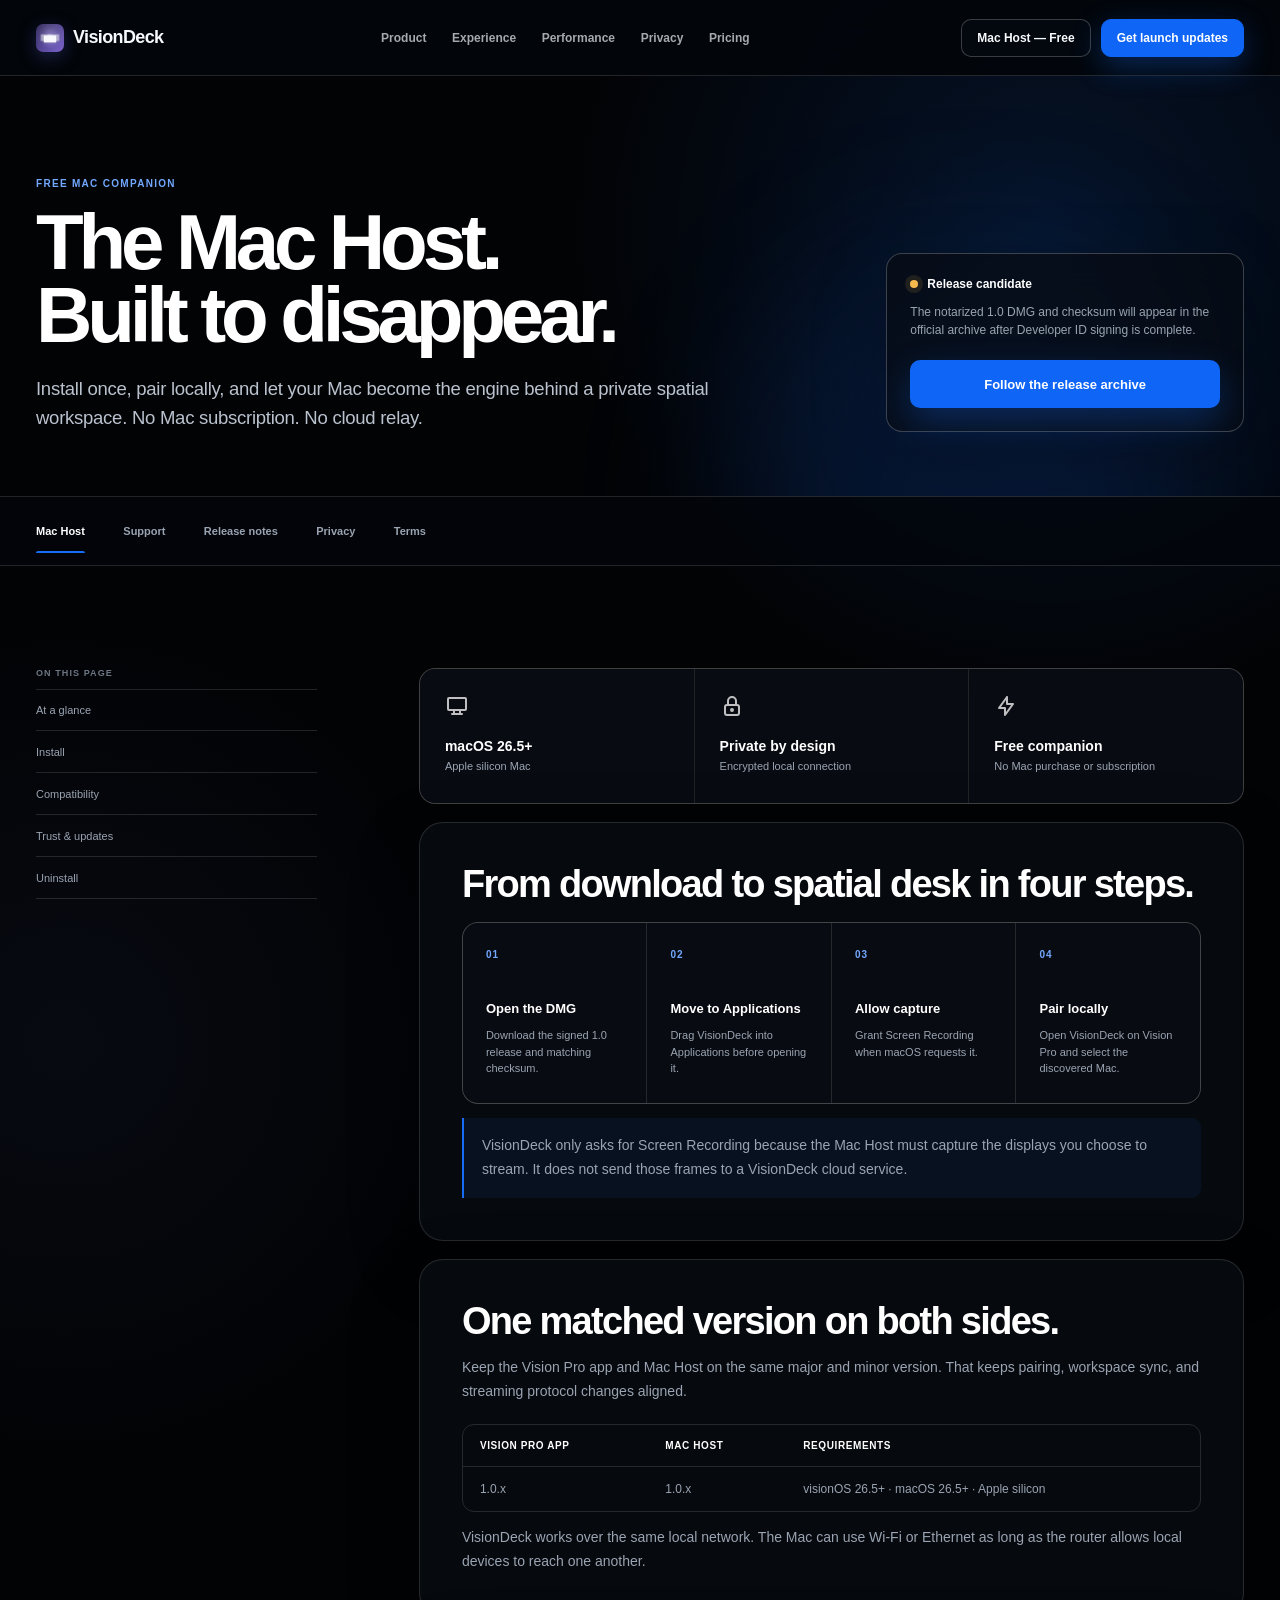
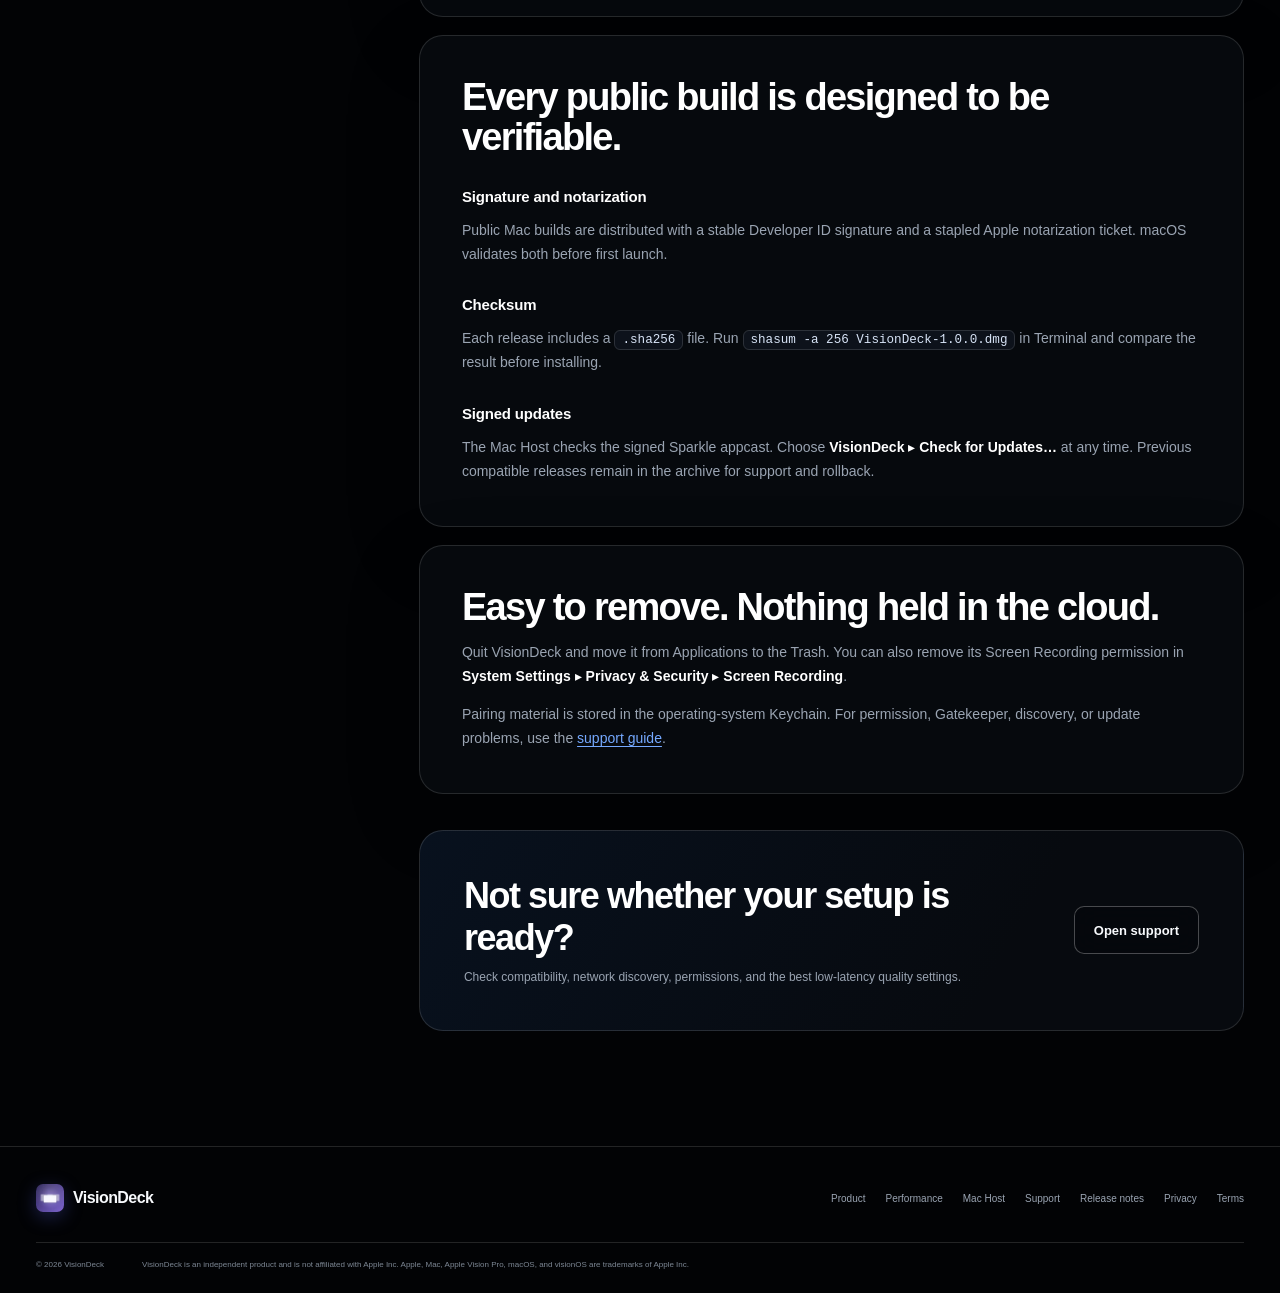
==== commit db2872f2: "Eliminate site layout shift and optimize media" ====
--- a/downloads.html
+++ b/downloads.html
@@ -1,4 +1,4 @@
-<!doctype html>
+<!DOCTYPE html>
 <html lang="en">
 <head>
   <meta charset="utf-8">
@@ -16,9 +16,10 @@
   <meta name="twitter:card" content="summary_large_image">
   <link rel="icon" href="assets/brand/visiondeck-app-icon.png" type="image/png">
   <link rel="apple-touch-icon" href="assets/brand/visiondeck-app-icon.png">
-  <link rel="stylesheet" href="site.css?v=20260720-5">
-  <link rel="stylesheet" href="secondary.css?v=20260720-5">
-  <script defer src="site.js?v=20260720-5"></script>
+  <script>document.documentElement.classList.add('js')</script>
+  <link rel="stylesheet" href="site.css?v=20260720-6">
+  <link rel="stylesheet" href="secondary.css?v=20260720-6">
+  <script defer src="site.js?v=20260720-6"></script>
 </head>
 <body class="secondary-page">
   <a class="skip-link" href="#main">Skip to content</a>
@@ -26,7 +27,7 @@
   <header class="site-header" data-header>
     <div class="nav-shell">
       <a class="brand" href="index.html" aria-label="VisionDeck home">
-        <img src="assets/brand/visiondeck-app-icon.png" alt="" width="30" height="30">
+        <img src="assets/brand/visiondeck-app-icon-64.webp" alt="" width="30" height="30">
         <span>VisionDeck</span>
       </a>
       <button class="menu-toggle" type="button" aria-expanded="false" aria-controls="site-nav" data-menu-toggle>
@@ -80,7 +81,7 @@
       <div class="page-shell secondary-layout">
         <aside class="page-toc" aria-label="On this page">
           <p>On this page</p>
-          <nav>
+          <nav aria-label="Download page sections">
             <a href="#at-a-glance">At a glance</a>
             <a href="#install">Install</a>
             <a href="#compatibility">Compatibility</a>
@@ -153,9 +154,9 @@
             <p>Pairing material is stored in the operating-system Keychain. For permission, Gatekeeper, discovery, or update problems, use the <a href="support.html">support guide</a>.</p>
           </section>
 
-          <aside class="bottom-cta">
+          <aside class="bottom-cta" aria-labelledby="readiness-title">
             <div>
-              <h2>Not sure whether your setup is ready?</h2>
+              <h2 id="readiness-title">Not sure whether your setup is ready?</h2>
               <p>Check compatibility, network discovery, permissions, and the best low-latency quality settings.</p>
             </div>
             <a class="button button-ghost" href="support.html">Open support</a>
@@ -168,7 +169,7 @@
   <footer class="site-footer">
     <div class="page-shell footer-main">
       <a class="brand brand-on-dark" href="index.html" aria-label="VisionDeck home">
-        <img src="assets/brand/visiondeck-app-icon.png" alt="" width="30" height="30">
+        <img src="assets/brand/visiondeck-app-icon-64.webp" alt="" width="30" height="30">
         <span>VisionDeck</span>
       </a>
       <nav aria-label="Footer">
--- a/site.css
+++ b/site.css
@@ -9,8 +9,8 @@
   --muted-strong: #bac2ce;
   --line: rgba(255, 255, 255, 0.13);
   --line-strong: rgba(255, 255, 255, 0.22);
-  --blue: #176fff;
-  --blue-bright: #3d84ff;
+  --blue: #0f65f5;
+  --blue-bright: #166cf5;
   --blue-deep: #095ce8;
   --success: #53d681;
   --radius-sm: 10px;
@@ -200,9 +200,9 @@
 .product-tour { width: min(1120px, calc(100vw - 40px)); max-height: calc(100svh - 40px); padding: 0; overflow: hidden; border: 1px solid var(--line-strong); border-radius: 20px; background: #070a0f; color: var(--white); box-shadow: 0 42px 140px rgba(0, 0, 0, 0.72); }
 .product-tour::backdrop { background: rgba(0, 0, 0, 0.78); -webkit-backdrop-filter: blur(14px); backdrop-filter: blur(14px); }
 .tour-shell { max-height: calc(100svh - 40px); overflow: auto; }
-.tour-shell > header { padding: 22px 24px; display: flex; align-items: center; justify-content: space-between; gap: 20px; border-bottom: 1px solid var(--line); }
-.tour-shell > header span { color: #7aaaff; font-size: 9px; font-weight: 740; letter-spacing: 0.1em; text-transform: uppercase; }
-.tour-shell > header h2 { margin: 6px 0 0; font-size: 25px; letter-spacing: -0.04em; }
+.tour-header { padding: 22px 24px; display: flex; align-items: center; justify-content: space-between; gap: 20px; border-bottom: 1px solid var(--line); }
+.tour-header span { color: #7aaaff; font-size: 9px; font-weight: 740; letter-spacing: 0.1em; text-transform: uppercase; }
+.tour-header h2 { margin: 6px 0 0; font-size: 25px; letter-spacing: -0.04em; }
 .tour-close { flex: none; width: 44px; height: 44px; display: grid; place-items: center; border: 1px solid var(--line); border-radius: 50%; background: transparent; cursor: pointer; }
 .tour-close img { width: 21px; height: 21px; filter: brightness(0) invert(1); }
 .tour-stage { padding: 20px 24px; }
@@ -212,7 +212,7 @@
 .tour-slide > div { padding: 15px 17px; display: flex; justify-content: space-between; gap: 24px; background: #0b0e14; }
 .tour-slide strong { color: var(--white-pure); font-size: 13px; }
 .tour-slide span { color: var(--muted); font-size: 11px; text-align: right; }
-.tour-shell > footer { padding: 0 24px 22px; display: flex; align-items: center; justify-content: space-between; gap: 20px; }
+.tour-footer { padding: 0 24px 22px; display: flex; align-items: center; justify-content: space-between; gap: 20px; }
 .tour-progress { color: var(--muted); font-size: 11px; }
 .tour-controls { display: flex; gap: 8px; }
 .tour-controls button { min-height: 44px; padding: 0 14px; display: inline-flex; align-items: center; gap: 7px; border: 1px solid var(--line); border-radius: 8px; background: transparent; font-size: 11px; font-weight: 660; cursor: pointer; }
@@ -300,10 +300,10 @@
   .closing-actions { display: grid; }
   .product-tour { width: calc(100vw - 18px); max-height: calc(100svh - 18px); border-radius: 14px; }
   .tour-shell { max-height: calc(100svh - 18px); }
-  .tour-shell > header, .tour-stage { padding: 16px; }
+  .tour-header, .tour-stage { padding: 16px; }
   .tour-slide > div { display: grid; gap: 6px; }
   .tour-slide span { text-align: left; }
-  .tour-shell > footer { padding: 0 16px 16px; }
+  .tour-footer { padding: 0 16px 16px; }
 }
 
 @media (prefers-reduced-motion: reduce) {
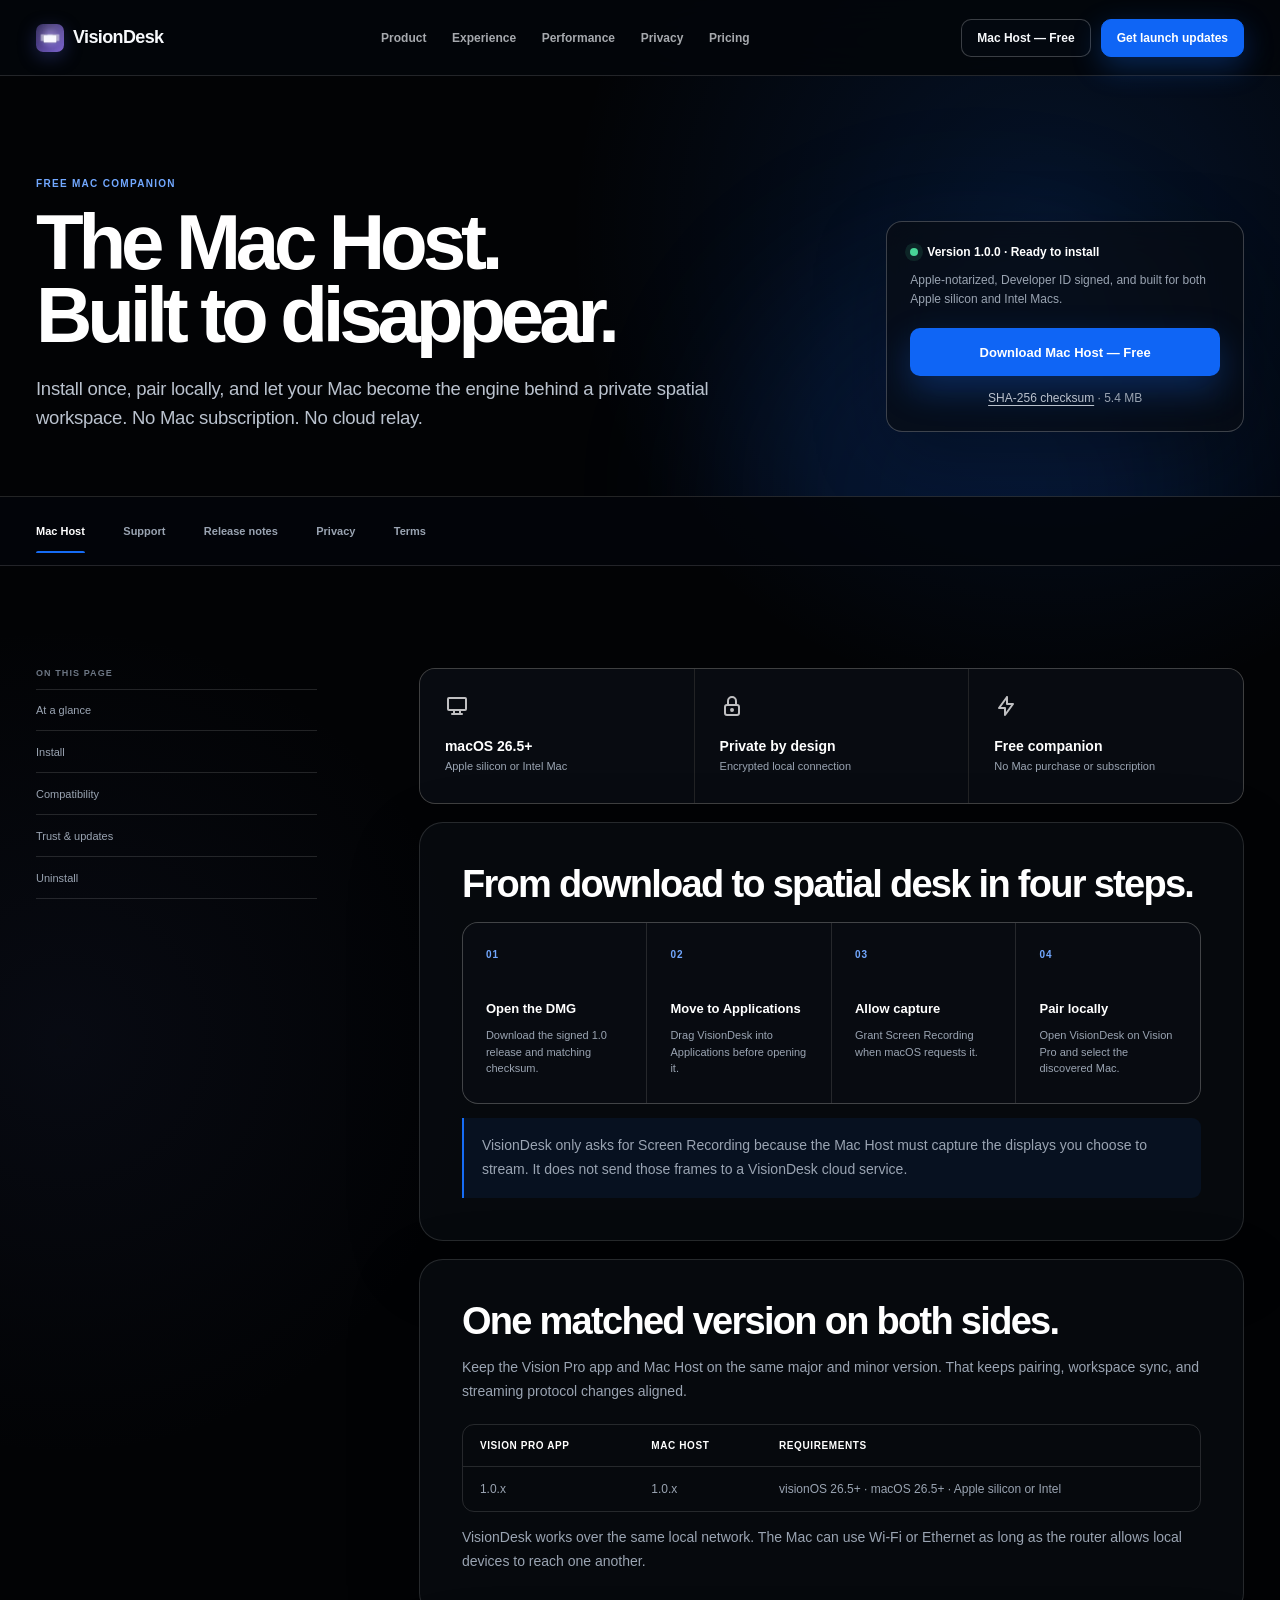
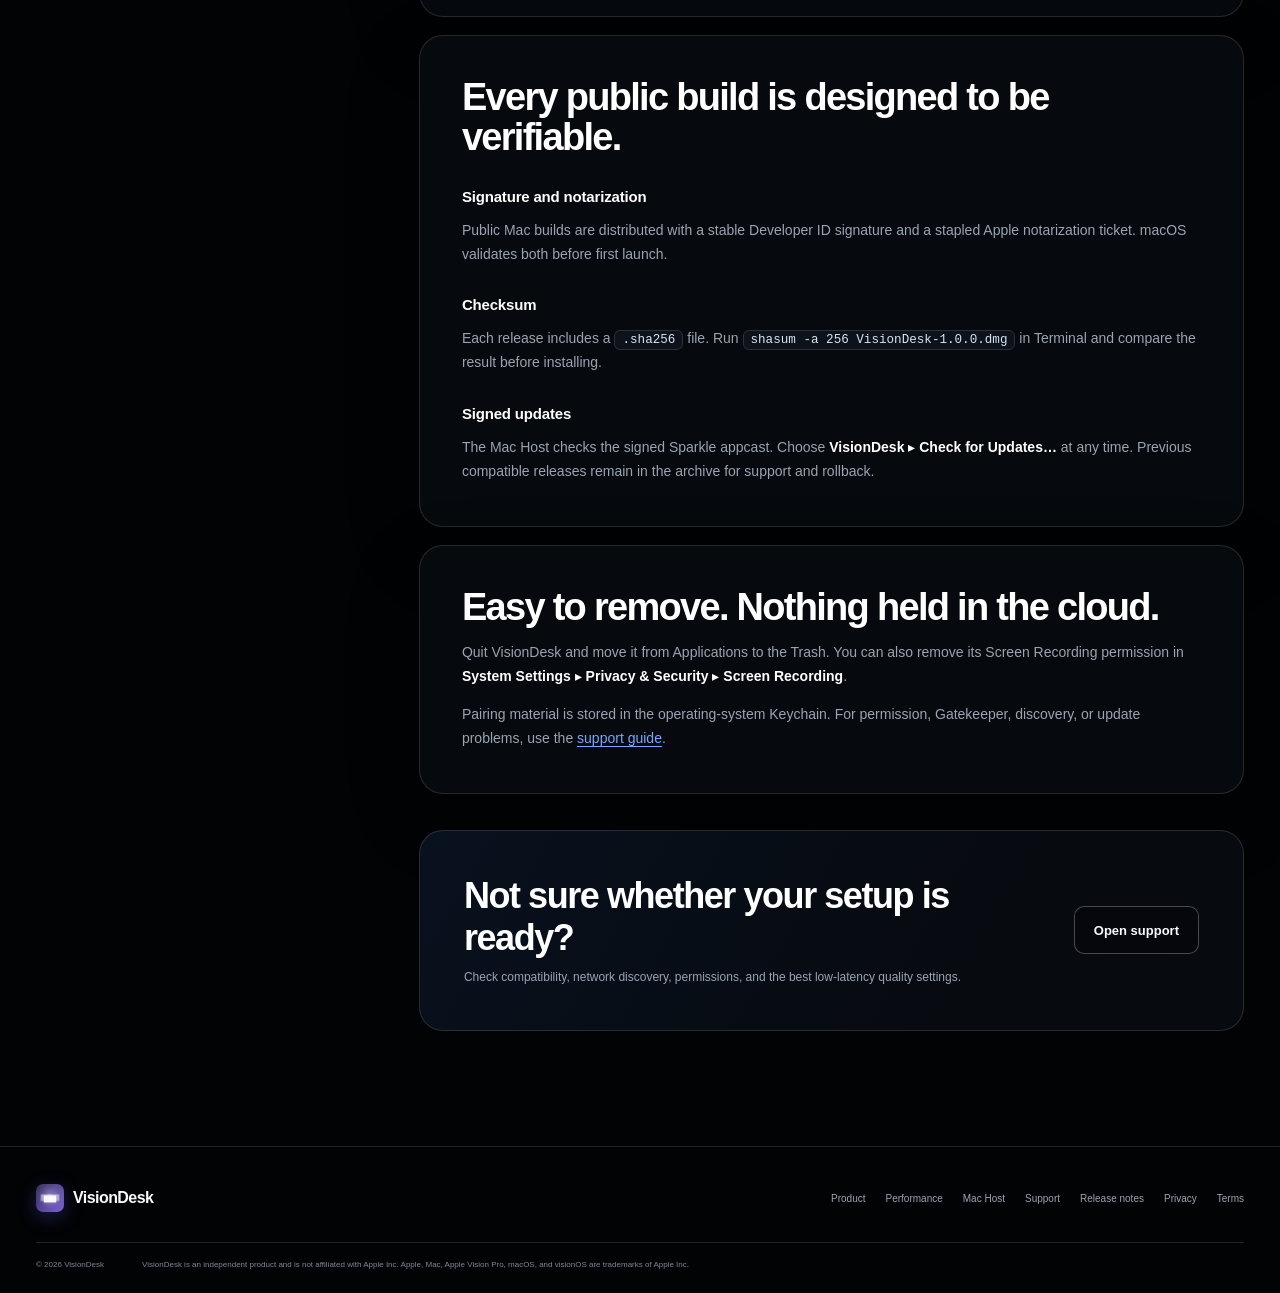
==== commit 71dd98ce: "Publish VisionDesk 1.0 Mac download" ====
--- a/downloads.html
+++ b/downloads.html
@@ -5,30 +5,36 @@
   <meta name="viewport" content="width=device-width, initial-scale=1">
   <meta name="theme-color" content="#03060b">
   <meta name="color-scheme" content="dark">
-  <title>VisionDeck Mac Host — Free Download</title>
-  <meta name="description" content="Get the free VisionDeck Mac Host for Apple silicon. Private local streaming, signed updates, and exact spatial workspace control for Apple Vision Pro.">
+  <title>VisionDesk Mac Host — Free Companion for macOS</title>
+  <meta name="description" content="Download the free, Apple-notarized VisionDesk Mac Host for private local streaming and exact spatial workspace control on Apple Vision Pro.">
   <link rel="canonical" href="https://in16guus.github.io/visiondeck-releases/downloads.html">
-  <meta property="og:title" content="VisionDeck Mac Host — Free Download">
-  <meta property="og:description" content="The free Mac companion for your VisionDeck spatial workspace.">
+  <meta property="og:title" content="VisionDesk Mac Host — Free Companion for macOS">
+  <meta property="og:description" content="The free Mac companion for your VisionDesk spatial workspace.">
   <meta property="og:url" content="https://in16guus.github.io/visiondeck-releases/downloads.html">
   <meta property="og:image" content="https://in16guus.github.io/visiondeck-releases/assets/product/visiondeck-mac-screens-2026.webp">
+  <meta property="og:image:alt" content="VisionDesk Mac Host screen controls">
+  <meta property="og:site_name" content="VisionDesk">
   <meta property="og:type" content="website">
   <meta name="twitter:card" content="summary_large_image">
+  <meta name="twitter:title" content="VisionDesk Mac Host — Free Companion for macOS">
+  <meta name="twitter:description" content="The free Mac companion for your private VisionDesk spatial workspace.">
+  <meta name="twitter:image" content="https://in16guus.github.io/visiondeck-releases/assets/product/visiondeck-mac-screens-2026.webp">
+  <meta name="twitter:image:alt" content="VisionDesk Mac Host screen controls">
   <link rel="icon" href="assets/brand/visiondeck-app-icon.png" type="image/png">
   <link rel="apple-touch-icon" href="assets/brand/visiondeck-app-icon.png">
   <script>document.documentElement.classList.add('js')</script>
-  <link rel="stylesheet" href="site.css?v=20260720-6">
-  <link rel="stylesheet" href="secondary.css?v=20260720-6">
-  <script defer src="site.js?v=20260720-6"></script>
+  <link rel="stylesheet" href="site.css?v=20260720-8">
+  <link rel="stylesheet" href="secondary.css?v=20260720-7">
+  <script defer src="site.js?v=20260720-9"></script>
 </head>
 <body class="secondary-page">
   <a class="skip-link" href="#main">Skip to content</a>
 
   <header class="site-header" data-header>
     <div class="nav-shell">
-      <a class="brand" href="index.html" aria-label="VisionDeck home">
+      <a class="brand" href="index.html" aria-label="VisionDesk home">
         <img src="assets/brand/visiondeck-app-icon-64.webp" alt="" width="30" height="30">
-        <span>VisionDeck</span>
+        <span>VisionDesk</span>
       </a>
       <button class="menu-toggle" type="button" aria-expanded="false" aria-controls="site-nav" data-menu-toggle>
         <span class="sr-only">Open navigation</span>
@@ -59,10 +65,11 @@
           <h1 id="page-title">The Mac Host.<br>Built to disappear.</h1>
           <p class="subpage-lede">Install once, pair locally, and let your Mac become the engine behind a private spatial workspace. No Mac subscription. No cloud relay.</p>
         </div>
-        <aside class="hero-status" aria-label="Download availability">
-          <div class="status-label"><span class="status-dot" aria-hidden="true"></span> Release candidate</div>
-          <p>The notarized 1.0 DMG and checksum will appear in the official archive after Developer ID signing is complete.</p>
-          <a class="button button-primary" href="https://github.com/in16guus/visiondeck-releases/releases" target="_blank" rel="noreferrer">Follow the release archive</a>
+        <aside class="hero-status is-live" aria-label="Download availability">
+          <div class="status-label"><span class="status-dot" aria-hidden="true"></span> Version 1.0.0 · Ready to install</div>
+          <p>Apple-notarized, Developer ID signed, and built for both Apple silicon and Intel Macs.</p>
+          <a class="button button-primary" href="https://github.com/in16guus/visiondeck-releases/releases/download/v1.0.0/VisionDesk-1.0.0.dmg">Download Mac Host — Free</a>
+          <p class="release-checksum"><a href="https://github.com/in16guus/visiondeck-releases/releases/download/v1.0.0/VisionDesk-1.0.0.dmg.sha256">SHA-256 checksum</a> · 5.4 MB</p>
         </aside>
       </div>
     </section>
@@ -95,7 +102,7 @@
             <div>
               <img src="assets/icons/device-desktop.svg" alt="" width="24" height="24">
               <strong>macOS 26.5+</strong>
-              <span>Apple silicon Mac</span>
+              <span>Apple silicon or Intel Mac</span>
             </div>
             <div>
               <img src="assets/icons/lock.svg" alt="" width="24" height="24">
@@ -113,11 +120,11 @@
             <h2>From download to spatial desk in four steps.</h2>
             <ol class="step-list">
               <li><span class="step-number">01</span><strong>Open the DMG</strong><span>Download the signed 1.0 release and matching checksum.</span></li>
-              <li><span class="step-number">02</span><strong>Move to Applications</strong><span>Drag VisionDeck into Applications before opening it.</span></li>
+              <li><span class="step-number">02</span><strong>Move to Applications</strong><span>Drag VisionDesk into Applications before opening it.</span></li>
               <li><span class="step-number">03</span><strong>Allow capture</strong><span>Grant Screen Recording when macOS requests it.</span></li>
-              <li><span class="step-number">04</span><strong>Pair locally</strong><span>Open VisionDeck on Vision Pro and select the discovered Mac.</span></li>
+              <li><span class="step-number">04</span><strong>Pair locally</strong><span>Open VisionDesk on Vision Pro and select the discovered Mac.</span></li>
             </ol>
-            <p class="notice">VisionDeck only asks for Screen Recording because the Mac Host must capture the displays you choose to stream. It does not send those frames to a VisionDeck cloud service.</p>
+            <p class="notice">VisionDesk only asks for Screen Recording because the Mac Host must capture the displays you choose to stream. It does not send those frames to a VisionDesk cloud service.</p>
           </section>
 
           <section class="content-card" id="compatibility">
@@ -131,11 +138,11 @@
                 <tr>
                   <td data-label="Vision Pro app">1.0.x</td>
                   <td data-label="Mac Host">1.0.x</td>
-                  <td data-label="Requirements">visionOS 26.5+ · macOS 26.5+ · Apple silicon</td>
+                  <td data-label="Requirements">visionOS 26.5+ · macOS 26.5+ · Apple silicon or Intel</td>
                 </tr>
               </tbody>
             </table>
-            <p>VisionDeck works over the same local network. The Mac can use Wi-Fi or Ethernet as long as the router allows local devices to reach one another.</p>
+            <p>VisionDesk works over the same local network. The Mac can use Wi-Fi or Ethernet as long as the router allows local devices to reach one another.</p>
           </section>
 
           <section class="content-card" id="trust">
@@ -143,14 +150,14 @@
             <h3>Signature and notarization</h3>
             <p>Public Mac builds are distributed with a stable Developer ID signature and a stapled Apple notarization ticket. macOS validates both before first launch.</p>
             <h3>Checksum</h3>
-            <p>Each release includes a <code>.sha256</code> file. Run <code>shasum -a 256 VisionDeck-1.0.0.dmg</code> in Terminal and compare the result before installing.</p>
+            <p>Each release includes a <code>.sha256</code> file. Run <code>shasum -a 256 VisionDesk-1.0.0.dmg</code> in Terminal and compare the result before installing.</p>
             <h3>Signed updates</h3>
-            <p>The Mac Host checks the signed Sparkle appcast. Choose <strong>VisionDeck ▸ Check for Updates…</strong> at any time. Previous compatible releases remain in the archive for support and rollback.</p>
+            <p>The Mac Host checks the signed Sparkle appcast. Choose <strong>VisionDesk ▸ Check for Updates…</strong> at any time. Previous compatible releases remain in the archive for support and rollback.</p>
           </section>
 
           <section class="content-card" id="uninstall">
             <h2>Easy to remove. Nothing held in the cloud.</h2>
-            <p>Quit VisionDeck and move it from Applications to the Trash. You can also remove its Screen Recording permission in <strong>System Settings ▸ Privacy &amp; Security ▸ Screen Recording</strong>.</p>
+            <p>Quit VisionDesk and move it from Applications to the Trash. You can also remove its Screen Recording permission in <strong>System Settings ▸ Privacy &amp; Security ▸ Screen Recording</strong>.</p>
             <p>Pairing material is stored in the operating-system Keychain. For permission, Gatekeeper, discovery, or update problems, use the <a href="support.html">support guide</a>.</p>
           </section>
 
@@ -168,9 +175,9 @@
 
   <footer class="site-footer">
     <div class="page-shell footer-main">
-      <a class="brand brand-on-dark" href="index.html" aria-label="VisionDeck home">
+      <a class="brand brand-on-dark" href="index.html" aria-label="VisionDesk home">
         <img src="assets/brand/visiondeck-app-icon-64.webp" alt="" width="30" height="30">
-        <span>VisionDeck</span>
+        <span>VisionDesk</span>
       </a>
       <nav aria-label="Footer">
         <a href="index.html#product">Product</a>
@@ -183,8 +190,8 @@
       </nav>
     </div>
     <div class="page-shell footer-legal">
-      <span>© 2026 VisionDeck</span>
-      <span>VisionDeck is an independent product and is not affiliated with Apple Inc. Apple, Mac, Apple Vision Pro, macOS, and visionOS are trademarks of Apple Inc.</span>
+      <span>© 2026 VisionDesk</span>
+      <span>VisionDesk is an independent product and is not affiliated with Apple Inc. Apple, Mac, Apple Vision Pro, macOS, and visionOS are trademarks of Apple Inc.</span>
     </div>
   </footer>
 </body>
--- a/site.css
+++ b/site.css
@@ -216,7 +216,8 @@
 .tour-progress { color: var(--muted); font-size: 11px; }
 .tour-controls { display: flex; gap: 8px; }
 .tour-controls button { min-height: 44px; padding: 0 14px; display: inline-flex; align-items: center; gap: 7px; border: 1px solid var(--line); border-radius: 8px; background: transparent; font-size: 11px; font-weight: 660; cursor: pointer; }
-.tour-controls button:hover { border-color: var(--line-strong); }
+.tour-controls button:not(:disabled):hover { border-color: var(--line-strong); }
+.tour-controls button:disabled { opacity: 0.38; cursor: default; }
 .tour-controls img { width: 16px; height: 16px; filter: brightness(0) invert(1); }
 
 .js .reveal { opacity: 0; transform: translateY(18px); transition: opacity 680ms ease, transform 680ms cubic-bezier(0.2, 0.74, 0.2, 1); }
@@ -280,7 +281,7 @@
 
 @media (max-width: 560px) {
   .hero { min-height: 760px; }
-  .hero-image { object-position: 67% center; }
+  .hero-image { object-position: 78% center; }
   .hero-layout { min-height: 760px; padding-bottom: 54px; }
   .hero h1 { font-size: clamp(52px, 16vw, 72px); }
   .hero-actions { display: grid; }
--- a/secondary.css
+++ b/secondary.css
@@ -118,6 +118,11 @@
   box-shadow: 0 0 0 5px rgba(246, 185, 78, 0.11);
 }
 
+.hero-status.is-live .status-dot {
+  background: #48d597;
+  box-shadow: 0 0 0 5px rgba(72, 213, 151, 0.12);
+}
+
 .status-label img {
   width: 20px;
   height: 20px;
@@ -135,6 +140,20 @@
 .hero-status .button {
   width: 100%;
   margin-top: 20px;
+}
+
+.hero-status .release-checksum {
+  margin-top: 13px;
+  text-align: center;
+}
+
+.release-checksum a {
+  color: var(--muted-strong);
+  text-underline-offset: 3px;
+}
+
+.release-checksum a:hover {
+  color: var(--white-pure);
 }
 
 .secondary-tabs-wrap {
@@ -516,6 +535,10 @@
   border-top: 1px solid var(--line);
 }
 
+.support-card > h2 + .support-question {
+  margin-top: 28px;
+}
+
 .support-question h3 {
   margin-top: 0;
   font-size: 17px;
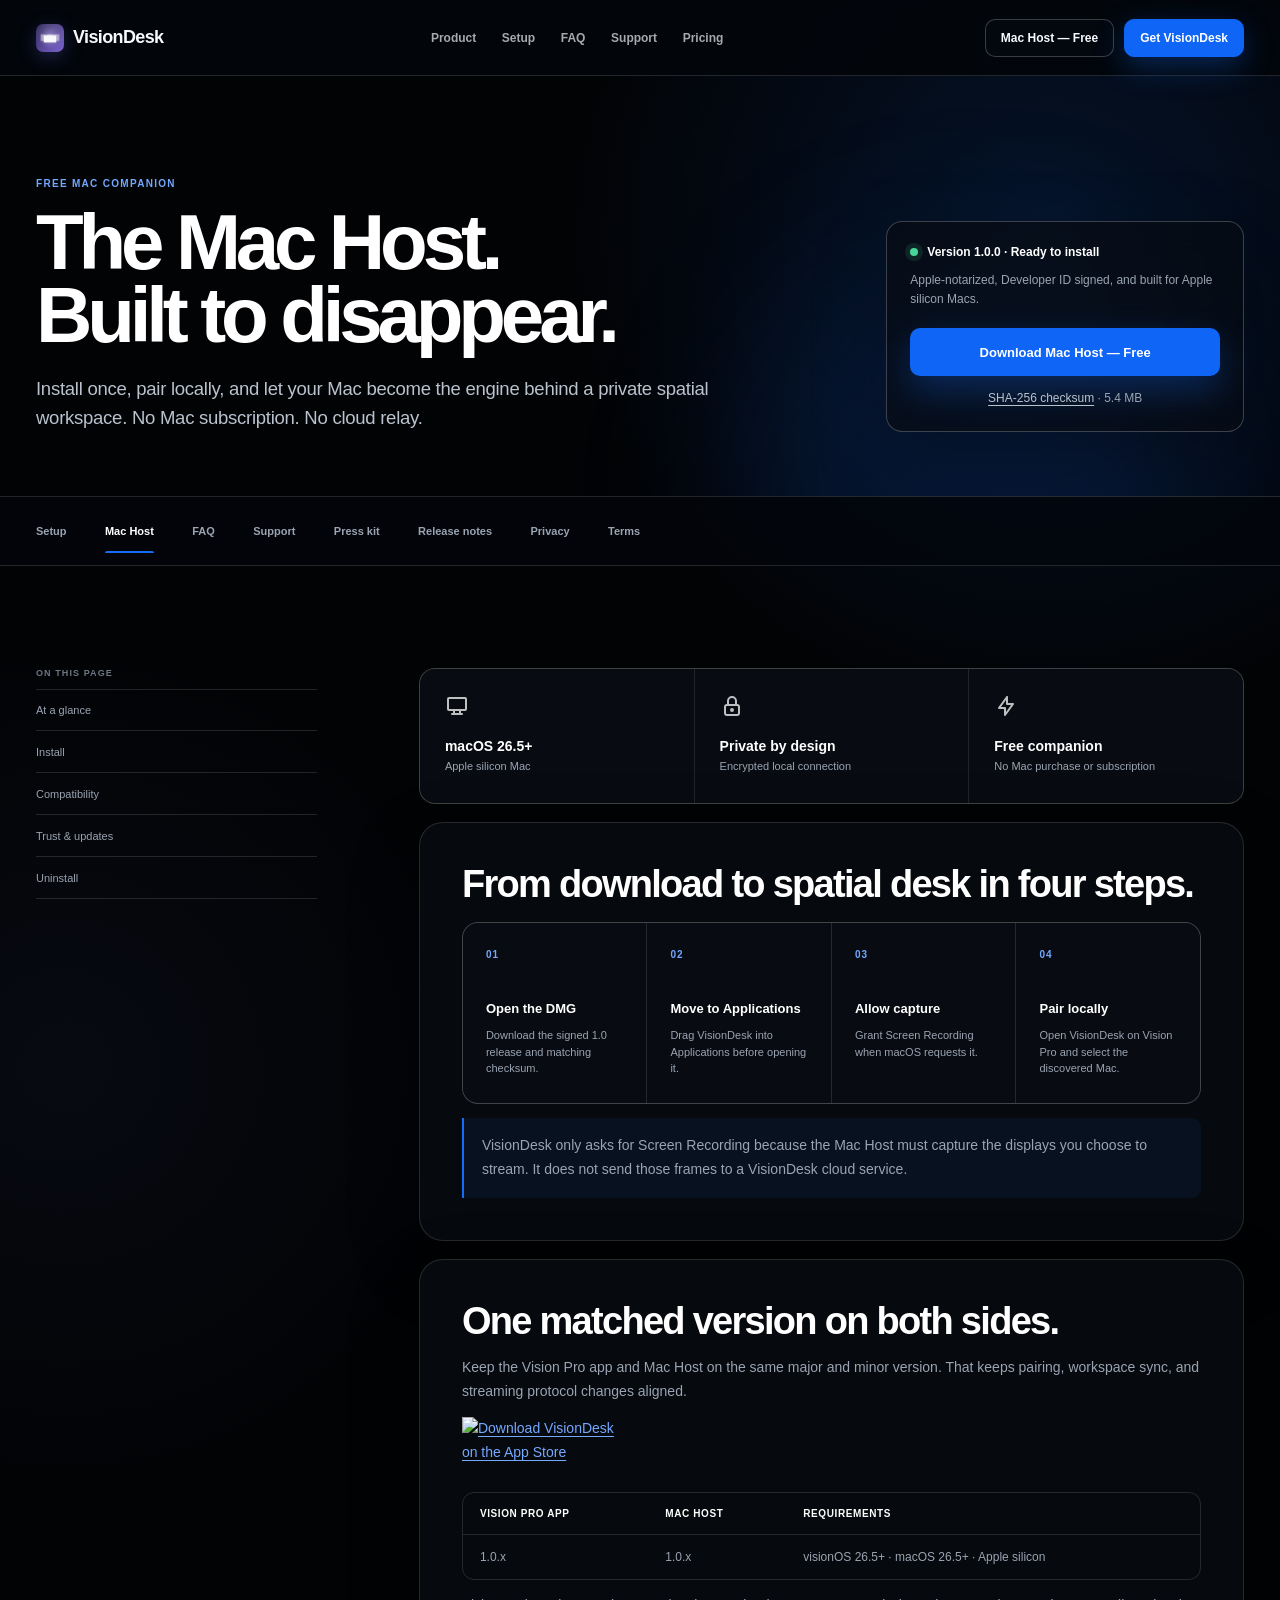
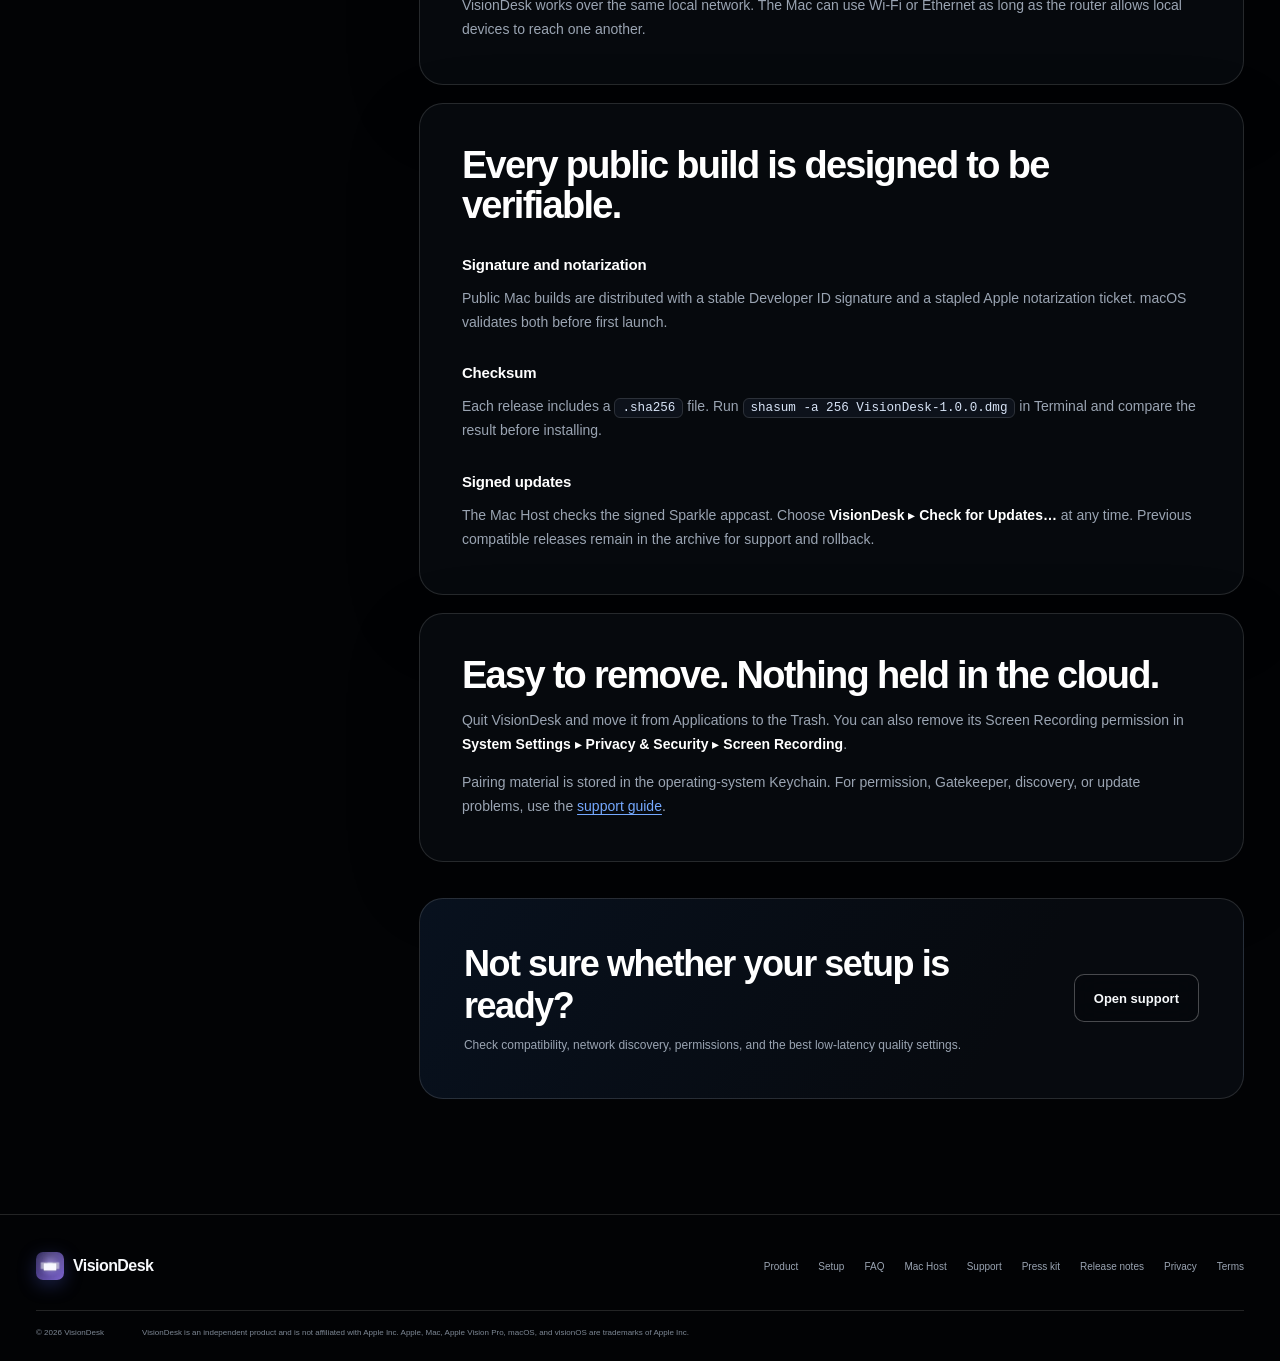
==== commit ac8cd0db: "Truth fixes, App Store badge, Smart App Banner, terms tab, FAQ schema, press kit" ====
--- a/downloads.html
+++ b/downloads.html
@@ -3,6 +3,7 @@
 <head>
   <meta charset="utf-8">
   <meta name="viewport" content="width=device-width, initial-scale=1">
+  <meta name="apple-itunes-app" content="app-id=6792746717">
   <meta name="theme-color" content="#03060b">
   <meta name="color-scheme" content="dark">
   <title>VisionDesk Mac Host — Free Companion for macOS</title>
@@ -23,9 +24,9 @@
   <link rel="icon" href="assets/brand/visiondeck-app-icon.png" type="image/png">
   <link rel="apple-touch-icon" href="assets/brand/visiondeck-app-icon.png">
   <script>document.documentElement.classList.add('js')</script>
-  <link rel="stylesheet" href="site.css?v=20260720-8">
-  <link rel="stylesheet" href="secondary.css?v=20260720-7">
-  <script defer src="site.js?v=20260720-9"></script>
+  <link rel="stylesheet" href="site.css?v=20260812-2">
+  <link rel="stylesheet" href="secondary.css?v=20260812-2">
+  <script defer src="site.js?v=20260812-2"></script>
 </head>
 <body class="secondary-page">
   <a class="skip-link" href="#main">Skip to content</a>
@@ -42,17 +43,8 @@
         <img class="menu-close-icon" src="assets/icons/x.svg" alt="" width="24" height="24">
       </button>
       <nav class="site-nav" id="site-nav" aria-label="Primary" data-nav>
-        <div class="nav-links">
-          <a href="index.html#product">Product</a>
-          <a href="index.html#experience">Experience</a>
-          <a href="index.html#performance">Performance</a>
-          <a href="index.html#privacy">Privacy</a>
-          <a href="index.html#pricing">Pricing</a>
-        </div>
-        <div class="nav-actions">
-          <a class="nav-host" href="downloads.html" aria-current="page">Mac Host — Free</a>
-          <a class="nav-primary" href="https://github.com/in16guus/visiondeck-releases/releases" target="_blank" rel="noreferrer">Get launch updates</a>
-        </div>
+        <div class="nav-links"><a href="index.html#product">Product</a><a href="setup.html">Setup</a><a href="faq.html">FAQ</a><a href="support.html">Support</a><a href="index.html#pricing">Pricing</a></div>
+        <div class="nav-actions"><a class="nav-host" href="downloads.html">Mac Host — Free</a><a class="nav-primary" href="https://apps.apple.com/app/id6792746717" target="_blank" rel="noreferrer">Get VisionDesk</a></div>
       </nav>
     </div>
   </header>
@@ -67,7 +59,7 @@
         </div>
         <aside class="hero-status is-live" aria-label="Download availability">
           <div class="status-label"><span class="status-dot" aria-hidden="true"></span> Version 1.0.0 · Ready to install</div>
-          <p>Apple-notarized, Developer ID signed, and built for both Apple silicon and Intel Macs.</p>
+          <p>Apple-notarized, Developer ID signed, and built for Apple silicon Macs.</p>
           <a class="button button-primary" href="https://github.com/in16guus/visiondeck-releases/releases/download/v1.0.0/VisionDesk-1.0.0.dmg">Download Mac Host — Free</a>
           <p class="release-checksum"><a href="https://github.com/in16guus/visiondeck-releases/releases/download/v1.0.0/VisionDesk-1.0.0.dmg.sha256">SHA-256 checksum</a> · 5.4 MB</p>
         </aside>
@@ -75,13 +67,7 @@
     </section>
 
     <div class="secondary-tabs-wrap">
-      <nav class="page-shell secondary-tabs" aria-label="Resources">
-        <a href="downloads.html" aria-current="page">Mac Host</a>
-        <a href="support.html">Support</a>
-        <a href="release-notes.html">Release notes</a>
-        <a href="privacy.html">Privacy</a>
-        <a href="terms.html">Terms</a>
-      </nav>
+      <nav class="page-shell secondary-tabs" aria-label="Resources"><a href="setup.html">Setup</a><a href="downloads.html" aria-current="page">Mac Host</a><a href="faq.html">FAQ</a><a href="support.html">Support</a><a href="press.html">Press kit</a><a href="release-notes.html">Release notes</a><a href="privacy.html">Privacy</a><a href="terms.html">Terms</a></nav>
     </div>
 
     <section class="secondary-content">
@@ -102,7 +88,7 @@
             <div>
               <img src="assets/icons/device-desktop.svg" alt="" width="24" height="24">
               <strong>macOS 26.5+</strong>
-              <span>Apple silicon or Intel Mac</span>
+              <span>Apple silicon Mac</span>
             </div>
             <div>
               <img src="assets/icons/lock.svg" alt="" width="24" height="24">
@@ -130,6 +116,7 @@
           <section class="content-card" id="compatibility">
             <h2>One matched version on both sides.</h2>
             <p>Keep the Vision Pro app and Mac Host on the same major and minor version. That keeps pairing, workspace sync, and streaming protocol changes aligned.</p>
+            <p><a class="appstore-badge" href="https://apps.apple.com/app/id6792746717" target="_blank" rel="noreferrer"><img src="assets/brand/app-store-badge-en.svg" alt="Download VisionDesk on the App Store" width="162" height="54" loading="lazy"></a></p>
             <table class="compatibility-table">
               <thead>
                 <tr><th>Vision Pro app</th><th>Mac Host</th><th>Requirements</th></tr>
@@ -138,7 +125,7 @@
                 <tr>
                   <td data-label="Vision Pro app">1.0.x</td>
                   <td data-label="Mac Host">1.0.x</td>
-                  <td data-label="Requirements">visionOS 26.5+ · macOS 26.5+ · Apple silicon or Intel</td>
+                  <td data-label="Requirements">visionOS 26.5+ · macOS 26.5+ · Apple silicon</td>
                 </tr>
               </tbody>
             </table>
@@ -179,15 +166,7 @@
         <img src="assets/brand/visiondeck-app-icon-64.webp" alt="" width="30" height="30">
         <span>VisionDesk</span>
       </a>
-      <nav aria-label="Footer">
-        <a href="index.html#product">Product</a>
-        <a href="index.html#performance">Performance</a>
-        <a href="downloads.html">Mac Host</a>
-        <a href="support.html">Support</a>
-        <a href="release-notes.html">Release notes</a>
-        <a href="privacy.html">Privacy</a>
-        <a href="terms.html">Terms</a>
-      </nav>
+      <nav aria-label="Footer"><a href="index.html#product">Product</a><a href="setup.html">Setup</a><a href="faq.html">FAQ</a><a href="downloads.html">Mac Host</a><a href="support.html">Support</a><a href="press.html">Press kit</a><a href="release-notes.html">Release notes</a><a href="privacy.html">Privacy</a><a href="terms.html">Terms</a></nav>
     </div>
     <div class="page-shell footer-legal">
       <span>© 2026 VisionDesk</span>
--- a/site.css
+++ b/site.css
@@ -315,3 +315,7 @@
   .film-media { background: #03060b url("assets/product/visiondeck-workspace-overview-2026.webp") center / cover no-repeat; aspect-ratio: 16 / 9; }
   .demo-playback { display: none !important; }
 }
+
+/* Official App Store badge CTA */
+.appstore-badge { display: inline-flex; align-items: center; }
+.appstore-badge img { display: block; height: 54px; width: auto; }
--- a/secondary.css
+++ b/secondary.css
@@ -621,6 +621,203 @@
   flex: none;
 }
 
+.guide-grid {
+  display: grid;
+  grid-template-columns: repeat(3, 1fr);
+  gap: 10px;
+}
+
+.guide-step,
+.network-card,
+.press-card {
+  padding: 23px;
+  border: 1px solid var(--line);
+  border-radius: var(--radius);
+  background: #080b11;
+}
+
+.guide-step .step-number {
+  margin-bottom: 27px;
+}
+
+.guide-step h3,
+.network-card h3,
+.press-card h3 {
+  margin: 0;
+  color: var(--white-pure);
+  font-size: 15px;
+  letter-spacing: -0.012em;
+}
+
+.guide-step p,
+.network-card p,
+.press-card p {
+  margin: 8px 0 0;
+  color: var(--muted);
+  font-size: 12px;
+  line-height: 1.55;
+}
+
+.network-route {
+  margin-top: 24px;
+  padding: clamp(20px, 3vw, 32px);
+  display: grid;
+  grid-template-columns: 1fr auto 1fr auto 1fr;
+  align-items: center;
+  gap: 16px;
+  border: 1px solid rgba(23, 111, 255, 0.34);
+  border-radius: var(--radius);
+  background: linear-gradient(135deg, rgba(23, 111, 255, 0.11), rgba(8, 11, 17, 0.9) 55%);
+}
+
+.network-node {
+  min-width: 0;
+  text-align: center;
+}
+
+.network-node img {
+  width: 34px;
+  height: 34px;
+  margin-inline: auto;
+  filter: brightness(0) invert(1);
+  opacity: 0.82;
+}
+
+.network-node strong,
+.network-node span {
+  display: block;
+}
+
+.network-node strong {
+  margin-top: 11px;
+  color: var(--white-pure);
+  font-size: 12px;
+}
+
+.network-node span {
+  margin-top: 5px;
+  color: var(--muted);
+  font-size: 10px;
+  line-height: 1.4;
+}
+
+.network-arrow {
+  width: 20px;
+  height: 20px;
+  filter: brightness(0) invert(1);
+  opacity: 0.5;
+}
+
+.faq-search {
+  position: relative;
+  display: block;
+}
+
+.faq-search input {
+  width: 100%;
+  min-height: 52px;
+  padding: 0 17px;
+  border: 1px solid var(--line-strong);
+  border-radius: 11px;
+  outline: none;
+  background: #0b111a;
+  color: var(--white-pure);
+  font: inherit;
+  font-size: 14px;
+}
+
+.faq-search input:focus {
+  border-color: #5f9bff;
+  box-shadow: 0 0 0 4px rgba(23, 111, 255, 0.16);
+}
+
+.faq-search input::placeholder {
+  color: #7d8998;
+}
+
+.faq-list {
+  margin-top: 18px;
+  display: grid;
+  gap: 9px;
+}
+
+.faq-item {
+  border: 1px solid var(--line);
+  border-radius: 12px;
+  background: #080b11;
+}
+
+.faq-item summary {
+  min-height: 58px;
+  padding: 18px 46px 18px 19px;
+  position: relative;
+  cursor: pointer;
+  color: var(--white-pure);
+  font-size: 14px;
+  font-weight: 670;
+  list-style: none;
+}
+
+.faq-item summary::-webkit-details-marker { display: none; }
+.faq-item summary::after {
+  position: absolute;
+  top: 17px;
+  right: 18px;
+  color: #80afff;
+  font-size: 20px;
+  font-weight: 400;
+  content: "+";
+}
+.faq-item[open] summary::after { content: "−"; }
+.faq-item > div {
+  padding: 0 19px 19px;
+  color: var(--muted);
+  font-size: 13px;
+  line-height: 1.65;
+}
+.faq-item > div > :first-child { margin-top: 0; }
+.faq-empty {
+  margin: 18px 0 0;
+  color: var(--muted);
+  font-size: 13px;
+}
+
+.press-grid {
+  display: grid;
+  grid-template-columns: repeat(3, 1fr);
+  gap: 10px;
+}
+
+.press-card img {
+  width: 24px;
+  height: 24px;
+  margin-bottom: 24px;
+  filter: brightness(0) invert(1);
+  opacity: 0.78;
+}
+
+.asset-preview {
+  overflow: hidden;
+  border: 1px solid var(--line);
+  border-radius: var(--radius);
+  background: #080b11;
+}
+
+.asset-preview img {
+  width: 100%;
+  aspect-ratio: 16 / 9;
+  object-fit: cover;
+}
+
+.asset-preview div {
+  padding: 16px 18px;
+}
+
+.asset-preview strong,
+.asset-preview span { display: block; }
+.asset-preview strong { color: var(--white-pure); font-size: 13px; }
+.asset-preview span { margin-top: 5px; color: var(--muted); font-size: 11px; line-height: 1.45; }
+
 @media (max-width: 980px) {
   .subpage-hero-layout {
     grid-template-columns: 1fr;
@@ -663,7 +860,9 @@
   }
 
   .quick-links,
-  .step-list {
+  .step-list,
+  .guide-grid,
+  .press-grid {
     grid-template-columns: repeat(2, 1fr);
   }
 }
@@ -746,8 +945,19 @@
 
   .page-toc nav,
   .quick-links,
-  .step-list {
+  .step-list,
+  .guide-grid,
+  .press-grid {
     grid-template-columns: 1fr;
+  }
+
+  .network-route {
+    grid-template-columns: 1fr;
+  }
+
+  .network-arrow {
+    margin-inline: auto;
+    transform: rotate(90deg);
   }
 
   .step-list li {
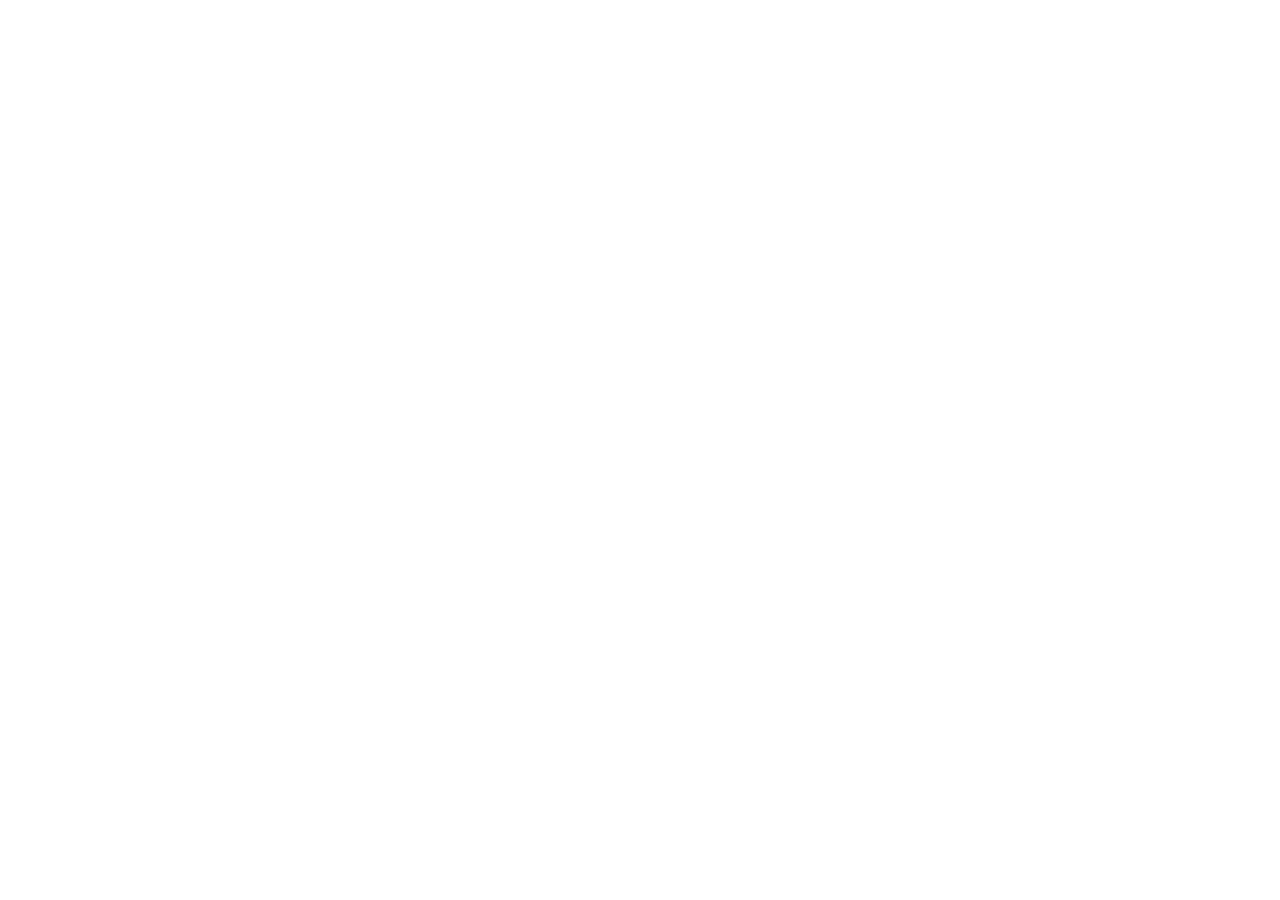
==== commit 8b2dfd67: "Redirect the superseded site to the corrected VisionDesk repository" ====
--- a/downloads.html
+++ b/downloads.html
@@ -1,177 +1,27 @@
-<!DOCTYPE html>
+<!doctype html>
 <html lang="en">
 <head>
-  <meta charset="utf-8">
-  <meta name="viewport" content="width=device-width, initial-scale=1">
-  <meta name="apple-itunes-app" content="app-id=6792746717">
-  <meta name="theme-color" content="#03060b">
-  <meta name="color-scheme" content="dark">
-  <title>VisionDesk Mac Host — Free Companion for macOS</title>
-  <meta name="description" content="Download the free, Apple-notarized VisionDesk Mac Host for private local streaming and exact spatial workspace control on Apple Vision Pro.">
-  <link rel="canonical" href="https://in16guus.github.io/visiondeck-releases/downloads.html">
-  <meta property="og:title" content="VisionDesk Mac Host — Free Companion for macOS">
-  <meta property="og:description" content="The free Mac companion for your VisionDesk spatial workspace.">
-  <meta property="og:url" content="https://in16guus.github.io/visiondeck-releases/downloads.html">
-  <meta property="og:image" content="https://in16guus.github.io/visiondeck-releases/assets/product/visiondeck-mac-screens-2026.webp">
-  <meta property="og:image:alt" content="VisionDesk Mac Host screen controls">
-  <meta property="og:site_name" content="VisionDesk">
-  <meta property="og:type" content="website">
-  <meta name="twitter:card" content="summary_large_image">
-  <meta name="twitter:title" content="VisionDesk Mac Host — Free Companion for macOS">
-  <meta name="twitter:description" content="The free Mac companion for your private VisionDesk spatial workspace.">
-  <meta name="twitter:image" content="https://in16guus.github.io/visiondeck-releases/assets/product/visiondeck-mac-screens-2026.webp">
-  <meta name="twitter:image:alt" content="VisionDesk Mac Host screen controls">
-  <link rel="icon" href="assets/brand/visiondeck-app-icon.png" type="image/png">
-  <link rel="apple-touch-icon" href="assets/brand/visiondeck-app-icon.png">
-  <script>document.documentElement.classList.add('js')</script>
-  <link rel="stylesheet" href="site.css?v=20260812-2">
-  <link rel="stylesheet" href="secondary.css?v=20260812-2">
-  <script defer src="site.js?v=20260812-2"></script>
+<meta charset="utf-8">
+<meta name="viewport" content="width=device-width, initial-scale=1">
+<meta name="robots" content="noindex">
+<title>VisionDesk has moved</title>
+<link rel="canonical" href="https://in16guus.github.io/visiondesk-releases/downloads.html">
+<meta http-equiv="refresh" content="0; url=https://in16guus.github.io/visiondesk-releases/downloads.html">
+<style>
+  :root { color-scheme: light dark; }
+  body { margin:0; min-height:100vh; display:grid; place-items:center;
+         font: 16px/1.6 -apple-system, BlinkMacSystemFont, "Segoe UI", sans-serif;
+         background:#fff; color:#1c1c1e; padding:2rem; text-align:center; }
+  @media (prefers-color-scheme: dark) { body { background:#000; color:#f2f2f7; } }
+  a { color:#0071e3; }
+  p { max-width: 34rem; }
+</style>
 </head>
-<body class="secondary-page">
-  <a class="skip-link" href="#main">Skip to content</a>
-
-  <header class="site-header" data-header>
-    <div class="nav-shell">
-      <a class="brand" href="index.html" aria-label="VisionDesk home">
-        <img src="assets/brand/visiondeck-app-icon-64.webp" alt="" width="30" height="30">
-        <span>VisionDesk</span>
-      </a>
-      <button class="menu-toggle" type="button" aria-expanded="false" aria-controls="site-nav" data-menu-toggle>
-        <span class="sr-only">Open navigation</span>
-        <img class="menu-open-icon" src="assets/icons/menu-2.svg" alt="" width="24" height="24">
-        <img class="menu-close-icon" src="assets/icons/x.svg" alt="" width="24" height="24">
-      </button>
-      <nav class="site-nav" id="site-nav" aria-label="Primary" data-nav>
-        <div class="nav-links"><a href="index.html#product">Product</a><a href="setup.html">Setup</a><a href="faq.html">FAQ</a><a href="support.html">Support</a><a href="index.html#pricing">Pricing</a></div>
-        <div class="nav-actions"><a class="nav-host" href="downloads.html">Mac Host — Free</a><a class="nav-primary" href="https://apps.apple.com/app/id6792746717" target="_blank" rel="noreferrer">Get VisionDesk</a></div>
-      </nav>
-    </div>
-  </header>
-
-  <main class="secondary-main" id="main">
-    <section class="subpage-hero" aria-labelledby="page-title">
-      <div class="page-shell subpage-hero-layout">
-        <div class="subpage-hero-copy">
-          <p class="subpage-kicker">Free Mac companion</p>
-          <h1 id="page-title">The Mac Host.<br>Built to disappear.</h1>
-          <p class="subpage-lede">Install once, pair locally, and let your Mac become the engine behind a private spatial workspace. No Mac subscription. No cloud relay.</p>
-        </div>
-        <aside class="hero-status is-live" aria-label="Download availability">
-          <div class="status-label"><span class="status-dot" aria-hidden="true"></span> Version 1.0.0 · Ready to install</div>
-          <p>Apple-notarized, Developer ID signed, and built for Apple silicon Macs.</p>
-          <a class="button button-primary" href="https://github.com/in16guus/visiondeck-releases/releases/download/v1.0.0/VisionDesk-1.0.0.dmg">Download Mac Host — Free</a>
-          <p class="release-checksum"><a href="https://github.com/in16guus/visiondeck-releases/releases/download/v1.0.0/VisionDesk-1.0.0.dmg.sha256">SHA-256 checksum</a> · 5.4 MB</p>
-        </aside>
-      </div>
-    </section>
-
-    <div class="secondary-tabs-wrap">
-      <nav class="page-shell secondary-tabs" aria-label="Resources"><a href="setup.html">Setup</a><a href="downloads.html" aria-current="page">Mac Host</a><a href="faq.html">FAQ</a><a href="support.html">Support</a><a href="press.html">Press kit</a><a href="release-notes.html">Release notes</a><a href="privacy.html">Privacy</a><a href="terms.html">Terms</a></nav>
-    </div>
-
-    <section class="secondary-content">
-      <div class="page-shell secondary-layout">
-        <aside class="page-toc" aria-label="On this page">
-          <p>On this page</p>
-          <nav aria-label="Download page sections">
-            <a href="#at-a-glance">At a glance</a>
-            <a href="#install">Install</a>
-            <a href="#compatibility">Compatibility</a>
-            <a href="#trust">Trust &amp; updates</a>
-            <a href="#uninstall">Uninstall</a>
-          </nav>
-        </aside>
-
-        <div class="article-stack">
-          <section class="fact-grid" id="at-a-glance" aria-label="Mac Host facts">
-            <div>
-              <img src="assets/icons/device-desktop.svg" alt="" width="24" height="24">
-              <strong>macOS 26.5+</strong>
-              <span>Apple silicon Mac</span>
-            </div>
-            <div>
-              <img src="assets/icons/lock.svg" alt="" width="24" height="24">
-              <strong>Private by design</strong>
-              <span>Encrypted local connection</span>
-            </div>
-            <div>
-              <img src="assets/icons/bolt.svg" alt="" width="24" height="24">
-              <strong>Free companion</strong>
-              <span>No Mac purchase or subscription</span>
-            </div>
-          </section>
-
-          <section class="content-card" id="install">
-            <h2>From download to spatial desk in four steps.</h2>
-            <ol class="step-list">
-              <li><span class="step-number">01</span><strong>Open the DMG</strong><span>Download the signed 1.0 release and matching checksum.</span></li>
-              <li><span class="step-number">02</span><strong>Move to Applications</strong><span>Drag VisionDesk into Applications before opening it.</span></li>
-              <li><span class="step-number">03</span><strong>Allow capture</strong><span>Grant Screen Recording when macOS requests it.</span></li>
-              <li><span class="step-number">04</span><strong>Pair locally</strong><span>Open VisionDesk on Vision Pro and select the discovered Mac.</span></li>
-            </ol>
-            <p class="notice">VisionDesk only asks for Screen Recording because the Mac Host must capture the displays you choose to stream. It does not send those frames to a VisionDesk cloud service.</p>
-          </section>
-
-          <section class="content-card" id="compatibility">
-            <h2>One matched version on both sides.</h2>
-            <p>Keep the Vision Pro app and Mac Host on the same major and minor version. That keeps pairing, workspace sync, and streaming protocol changes aligned.</p>
-            <p><a class="appstore-badge" href="https://apps.apple.com/app/id6792746717" target="_blank" rel="noreferrer"><img src="assets/brand/app-store-badge-en.svg" alt="Download VisionDesk on the App Store" width="162" height="54" loading="lazy"></a></p>
-            <table class="compatibility-table">
-              <thead>
-                <tr><th>Vision Pro app</th><th>Mac Host</th><th>Requirements</th></tr>
-              </thead>
-              <tbody>
-                <tr>
-                  <td data-label="Vision Pro app">1.0.x</td>
-                  <td data-label="Mac Host">1.0.x</td>
-                  <td data-label="Requirements">visionOS 26.5+ · macOS 26.5+ · Apple silicon</td>
-                </tr>
-              </tbody>
-            </table>
-            <p>VisionDesk works over the same local network. The Mac can use Wi-Fi or Ethernet as long as the router allows local devices to reach one another.</p>
-          </section>
-
-          <section class="content-card" id="trust">
-            <h2>Every public build is designed to be verifiable.</h2>
-            <h3>Signature and notarization</h3>
-            <p>Public Mac builds are distributed with a stable Developer ID signature and a stapled Apple notarization ticket. macOS validates both before first launch.</p>
-            <h3>Checksum</h3>
-            <p>Each release includes a <code>.sha256</code> file. Run <code>shasum -a 256 VisionDesk-1.0.0.dmg</code> in Terminal and compare the result before installing.</p>
-            <h3>Signed updates</h3>
-            <p>The Mac Host checks the signed Sparkle appcast. Choose <strong>VisionDesk ▸ Check for Updates…</strong> at any time. Previous compatible releases remain in the archive for support and rollback.</p>
-          </section>
-
-          <section class="content-card" id="uninstall">
-            <h2>Easy to remove. Nothing held in the cloud.</h2>
-            <p>Quit VisionDesk and move it from Applications to the Trash. You can also remove its Screen Recording permission in <strong>System Settings ▸ Privacy &amp; Security ▸ Screen Recording</strong>.</p>
-            <p>Pairing material is stored in the operating-system Keychain. For permission, Gatekeeper, discovery, or update problems, use the <a href="support.html">support guide</a>.</p>
-          </section>
-
-          <aside class="bottom-cta" aria-labelledby="readiness-title">
-            <div>
-              <h2 id="readiness-title">Not sure whether your setup is ready?</h2>
-              <p>Check compatibility, network discovery, permissions, and the best low-latency quality settings.</p>
-            </div>
-            <a class="button button-ghost" href="support.html">Open support</a>
-          </aside>
-        </div>
-      </div>
-    </section>
+<body>
+  <main>
+    <h1>VisionDesk has moved</h1>
+    <p>This page now lives at <a href="https://in16guus.github.io/visiondesk-releases/downloads.html">https://in16guus.github.io/visiondesk-releases/downloads.html</a>. Redirecting you now.</p>
   </main>
-
-  <footer class="site-footer">
-    <div class="page-shell footer-main">
-      <a class="brand brand-on-dark" href="index.html" aria-label="VisionDesk home">
-        <img src="assets/brand/visiondeck-app-icon-64.webp" alt="" width="30" height="30">
-        <span>VisionDesk</span>
-      </a>
-      <nav aria-label="Footer"><a href="index.html#product">Product</a><a href="setup.html">Setup</a><a href="faq.html">FAQ</a><a href="downloads.html">Mac Host</a><a href="support.html">Support</a><a href="press.html">Press kit</a><a href="release-notes.html">Release notes</a><a href="privacy.html">Privacy</a><a href="terms.html">Terms</a></nav>
-    </div>
-    <div class="page-shell footer-legal">
-      <span>© 2026 VisionDesk</span>
-      <span>VisionDesk is an independent product and is not affiliated with Apple Inc. Apple, Mac, Apple Vision Pro, macOS, and visionOS are trademarks of Apple Inc.</span>
-    </div>
-  </footer>
+  <script>location.replace("https://in16guus.github.io/visiondesk-releases/downloads.html");</script>
 </body>
 </html>
